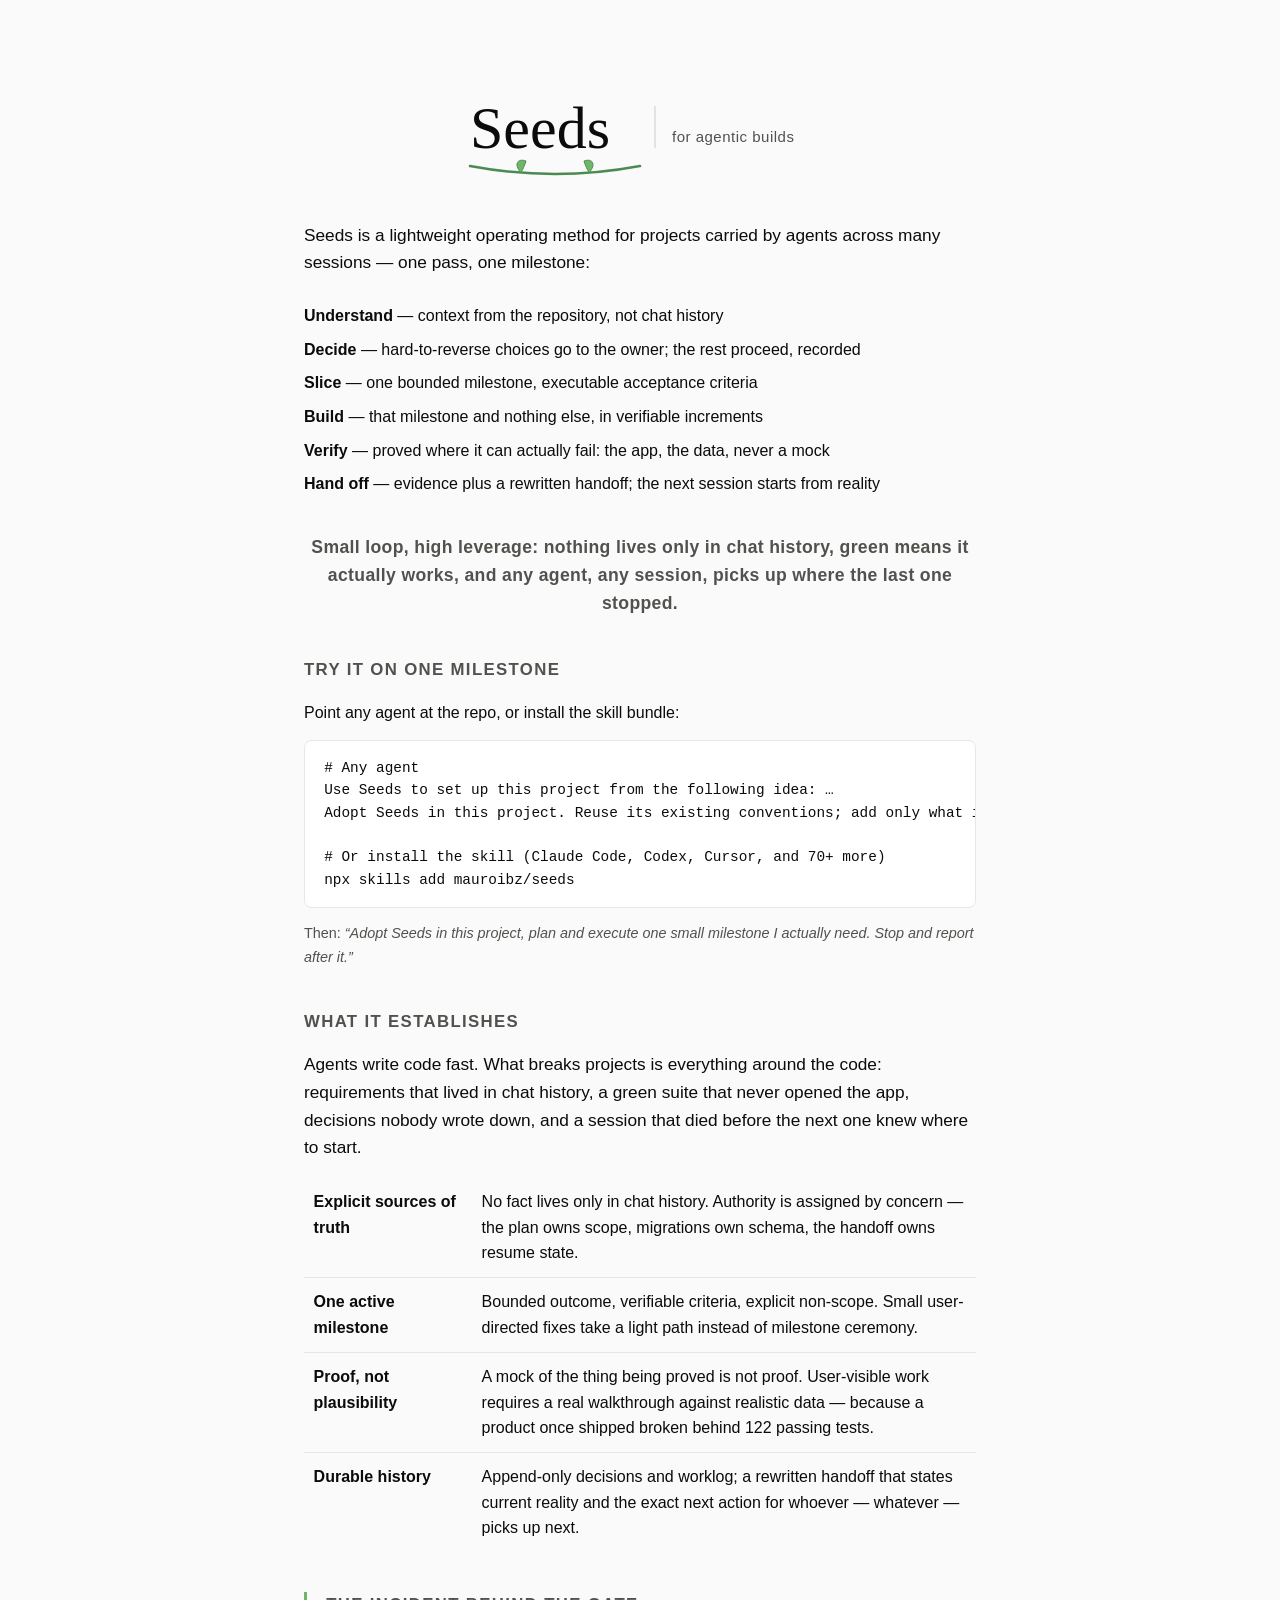
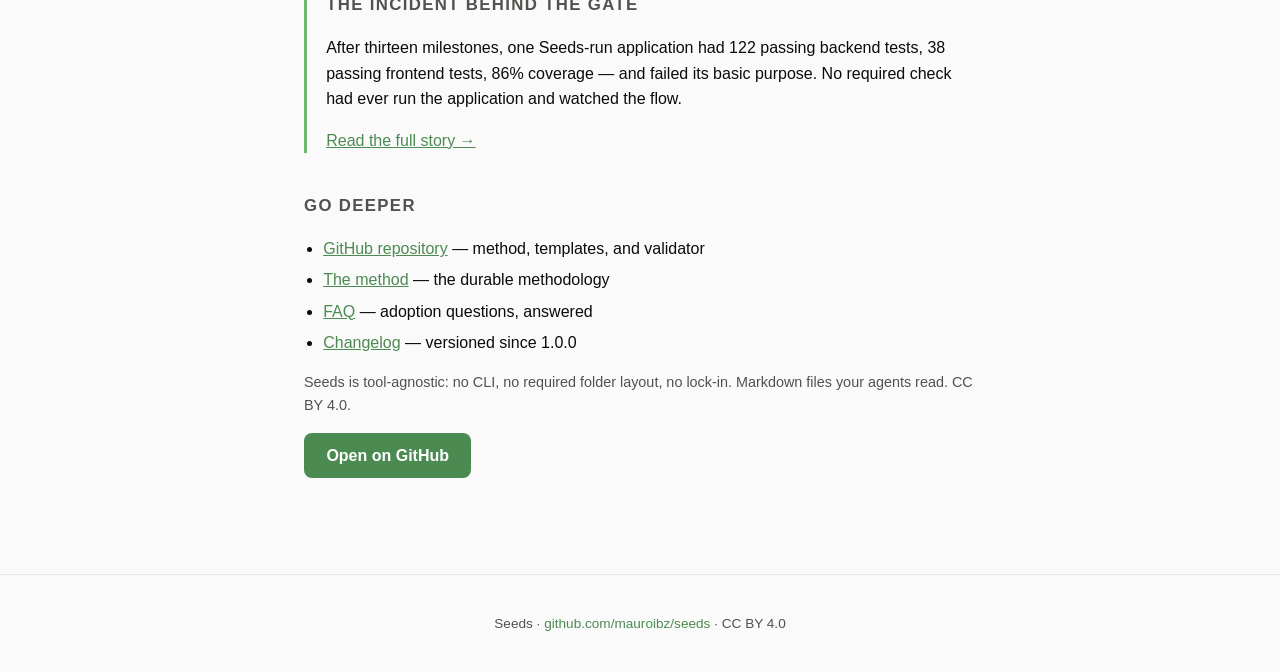
==== docs/index.html @ ddc779fe "Add paragraph on project challenges to new section Reintroduced a paragraph about project challenges" ====
<!doctype html>
<html lang="en">
<head>
<meta charset="utf-8">
<meta name="viewport" content="width=device-width, initial-scale=1">
<title>Seeds — an operating loop for agentic builds</title>
<meta name="description" content="Seeds is a lightweight operating method for projects carried by agents across many sessions: sources of truth, one active milestone, executable acceptance criteria, evidence at the layer where behavior can fail, and a clean handoff.">
<meta property="og:title" content="Seeds — for agentic builds">
<meta property="og:description" content="An operating loop for projects carried by agents across many sessions. Understand → decide → slice → build → verify → hand off.">
<meta property="og:url" content="https://tryseeds.dev/">
<meta property="og:image" content="https://mauroibz.github.io/seeds/assets/seeds-card.png">
<meta name="twitter:card" content="summary_large_image">
<link rel="icon" href="assets/favicon.svg" type="image/svg+xml">
<link rel="stylesheet" href="assets/site.css">
</head>
<body>
<main>
  <header>
    <picture>
      <source media="(prefers-color-scheme: dark)" srcset="assets/seeds-logo-tagline-dark.svg">
      <img class="logo" src="assets/seeds-logo-tagline.svg" alt="Seeds — for agentic builds" width="380" height="150">
    </picture>
  </header>

  <p class="lede">Seeds is a lightweight operating method for projects carried
  by agents across many sessions — one pass, one milestone:</p>

  <ul class="looplist">
    <li><strong>Understand</strong> — context from the repository, not chat history</li>
    <li><strong>Decide</strong> — hard-to-reverse choices go to the owner; the rest proceed, recorded</li>
    <li><strong>Slice</strong> — one bounded milestone, executable acceptance criteria</li>
    <li><strong>Build</strong> — that milestone and nothing else, in verifiable increments</li>
    <li><strong>Verify</strong> — proved where it can actually fail: the app, the data, never a mock</li>
    <li><strong>Hand off</strong> — evidence plus a rewritten handoff; the next session starts from reality</li>
  </ul>

  <p class="loop">Small loop, high leverage: nothing lives only in chat history, green
  means it actually works, and any agent, any session, picks up where the last one stopped.</p>

  <section class="install">
    <h2>Try it on one milestone</h2>
    <p>Point any agent at the repo, or install the skill bundle:</p>
<pre><code># Any agent
Use Seeds to set up this project from the following idea: …
Adopt Seeds in this project. Reuse its existing conventions; add only what is missing.

# Or install the skill (Claude Code, Codex, Cursor, and 70+ more)
npx skills add mauroibz/seeds</code></pre>
    <p class="fine">Then: <em>“Adopt Seeds in this project, plan and execute one small
    milestone I actually need. Stop and report after it.”</em></p>
  </section>

  <section>
    <h2>What it establishes</h2>
    <p class="lede">Agents write code fast. What breaks projects is everything
  around the code: requirements that lived in chat history, a green suite that
  never opened the app, decisions nobody wrote down, and a session that died
  before the next one knew where to start.</p>
    <table>
      <tr><th>Explicit sources of truth</th><td>No fact lives only in chat history. Authority is assigned by concern — the plan owns scope, migrations own schema, the handoff owns resume state.</td></tr>
      <tr><th>One active milestone</th><td>Bounded outcome, verifiable criteria, explicit non-scope. Small user-directed fixes take a light path instead of milestone ceremony.</td></tr>
      <tr><th>Proof, not plausibility</th><td>A mock of the thing being proved is not proof. User-visible work requires a real walkthrough against realistic data — because a product once shipped broken behind 122 passing tests.</td></tr>
      <tr><th>Durable history</th><td>Append-only decisions and worklog; a rewritten handoff that states current reality and the exact next action for whoever — whatever — picks up next.</td></tr>
    </table>
  </section>

  <section class="story">
    <h2>The incident behind the gate</h2>
    <p>After thirteen milestones, one Seeds-run application had 122 passing backend
    tests, 38 passing frontend tests, 86% coverage — and failed its basic purpose.
    No required check had ever run the application and watched the flow.</p>
    <p><a href="https://github.com/mauroibz/seeds/blob/master/docs/why-walkthroughs.md">Read the full story →</a></p>
  </section>

  <section class="links">
    <h2>Go deeper</h2>
    <ul>
      <li><a href="https://github.com/mauroibz/seeds">GitHub repository</a> — method, templates, and validator</li>
      <li><a href="https://github.com/mauroibz/seeds/blob/master/seeds/references/method.md">The method</a> — the durable methodology</li>
      <li><a href="https://github.com/mauroibz/seeds/blob/master/docs/faq.md">FAQ</a> — adoption questions, answered</li>
      <li><a href="https://github.com/mauroibz/seeds/blob/master/CHANGELOG.md">Changelog</a> — versioned since 1.0.0</li>
    </ul>
    <p class="fine">Seeds is tool-agnostic: no CLI, no required folder layout, no lock-in.
    Markdown files your agents read. CC BY 4.0.</p>
    <p><a class="btn" href="https://github.com/mauroibz/seeds">Open on GitHub</a></p>
  </section>
</main>
<footer>
  <p>Seeds · <a href="https://github.com/mauroibz/seeds">github.com/mauroibz/seeds</a> · CC BY 4.0</p>
</footer>
</body>
</html>
---- docs/assets/site.css ----
/* Seeds site — single static page, no JS, no build step. */

:root {
  --ink: #0b0b0b;
  --paper: #fafafa;
  --card: #ffffff;
  --muted: #52514e;
  --line: #e6e6e3;
  --green: #4b8b52;
  --green-bright: #6fb56a;
}

@media (prefers-color-scheme: dark) {
  :root {
    --ink: #fafafa;
    --paper: #101010;
    --card: #171717;
    --muted: #a3a39e;
    --line: #2a2a28;
    --green: #5aab63;
    --green-bright: #7cc576;
  }
}

* { box-sizing: border-box; }

body {
  margin: 0;
  background: var(--paper);
  color: var(--ink);
  font-family: -apple-system, BlinkMacSystemFont, "Segoe UI", Roboto, Helvetica, Arial, sans-serif;
  line-height: 1.6;
}

main {
  max-width: 720px;
  margin: 0 auto;
  padding: 3rem 1.5rem 2rem;
}

header { text-align: center; margin-bottom: 1rem; }

.logo { max-width: 100%; height: auto; }

.lede {
  font-size: 1.08rem;
  margin: 0 0 1rem;
}

.loop {
  text-align: center;
  font-size: 1.1rem;
  letter-spacing: 0.02em;
  margin: 2rem 0;
  color: var(--muted);
  font-weight: 600;
}

.looplist {
  list-style: none;
  padding-left: 0;
  margin: 1.4rem 0 2rem;
}

.looplist li { padding: 0.25rem 0; }

h2 {
  font-size: 1.05rem;
  text-transform: uppercase;
  letter-spacing: 0.08em;
  color: var(--muted);
  margin: 2.5rem 0 1rem;
}

section {
  margin-bottom: 1rem;
}

table { border-collapse: collapse; width: 100%; }
td, th { padding: 0.7rem 0.6rem; vertical-align: top; text-align: left; }
th { width: 10.5rem; font-weight: 600; }
tr + tr td, tr + tr th { border-top: 1px solid var(--line); }

pre {
  background: var(--card);
  border: 1px solid var(--line);
  border-radius: 8px;
  padding: 1rem 1.2rem;
  overflow-x: auto;
  font-size: 0.9rem;
  line-height: 1.55;
}

code { font-family: ui-monospace, "SF Mono", Menlo, Consolas, monospace; }
p code { background: var(--card); border: 1px solid var(--line); border-radius: 4px; padding: 0.05rem 0.35rem; font-size: 0.9em; }

.install p { margin: 0.6rem 0; }

.story { border-left: 3px solid var(--green-bright); padding-left: 1.2rem; }

.links ul { padding-left: 1.2rem; margin: 0.5rem 0 1rem; }
.links li { margin-bottom: 0.35rem; }

.fine { color: var(--muted); font-size: 0.9rem; }

.btn {
  display: inline-block;
  background: var(--green);
  color: #ffffff;
  padding: 0.6rem 1.4rem;
  border-radius: 8px;
  text-decoration: none;
  font-weight: 600;
  border: none;
}
.btn:hover { background: var(--green-bright); }

footer {
  border-top: 1px solid var(--line);
  margin-top: 3rem;
  padding: 1.5rem;
  text-align: center;
  color: var(--muted);
  font-size: 0.85rem;
}

footer a { color: var(--green); text-decoration: none; }

a { color: var(--green); }
a:hover { color: var(--green-bright); }

@media (max-width: 560px) {
  th { width: auto; }
  th, td { display: block; width: 100%; }
  tr { display: block; padding: 0.6rem 0; }
  tr + tr { border-top: 1px solid var(--line); }
}
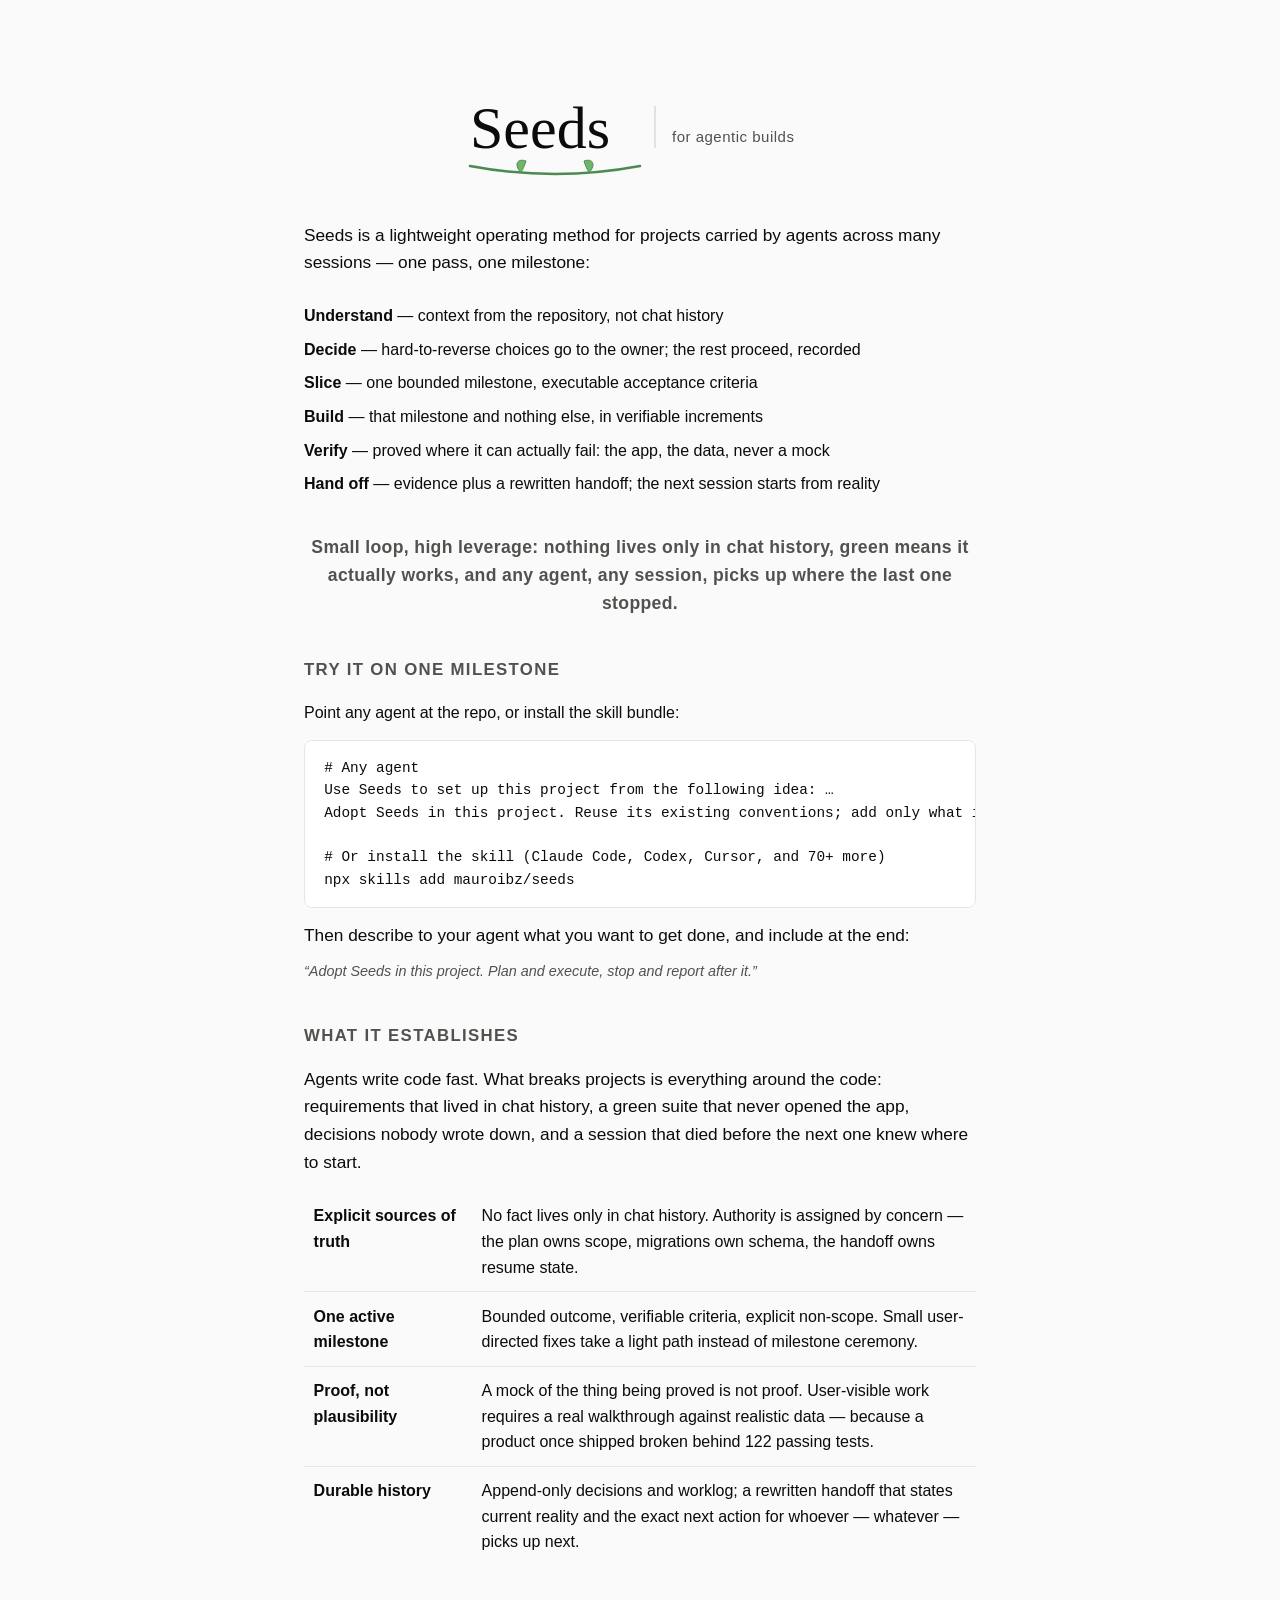
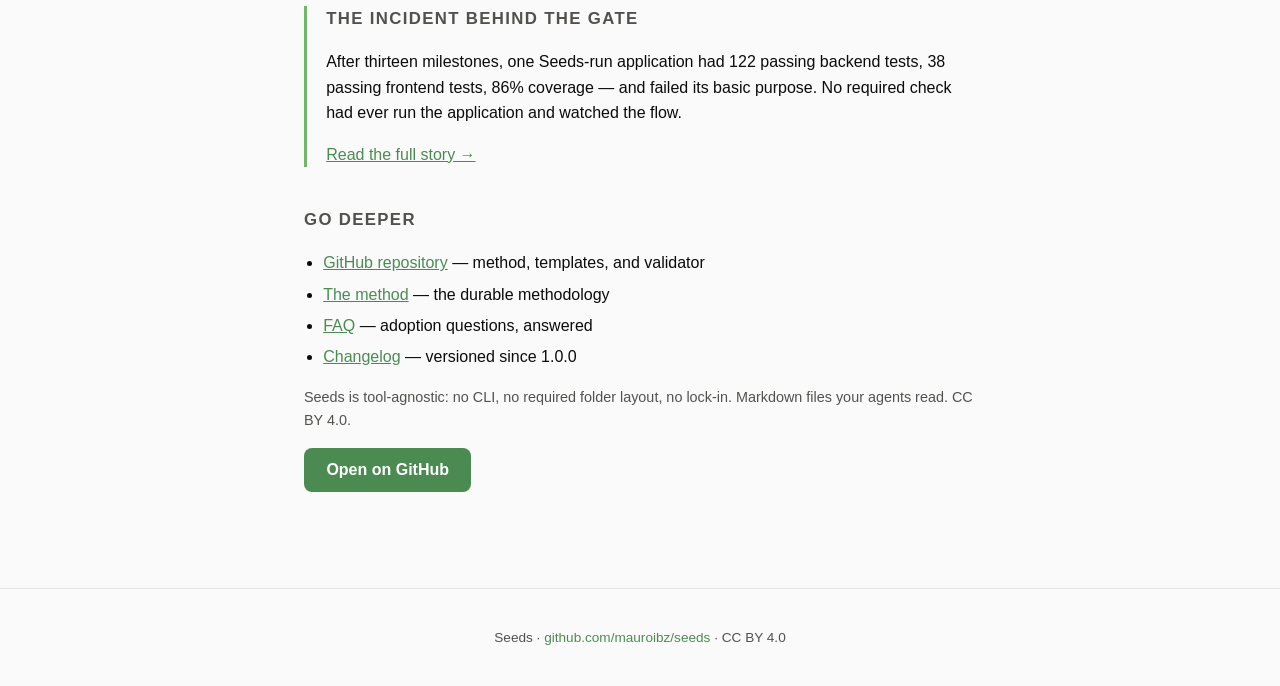
==== commit e0b9166f: "Update index.html" ====
--- a/docs/index.html
+++ b/docs/index.html
@@ -46,8 +46,8 @@
 
 # Or install the skill (Claude Code, Codex, Cursor, and 70+ more)
 npx skills add mauroibz/seeds</code></pre>
-    <p class="fine">Then: <em>“Adopt Seeds in this project, plan and execute one small
-    milestone I actually need. Stop and report after it.”</em></p>
+    <p class="lede">Then describe to your agent what you want to get done, and include at the end:</p>
+    <p class="fine"><em>“Adopt Seeds in this project. Plan and execute, stop and report after it.”</em></p>
   </section>
 
   <section>
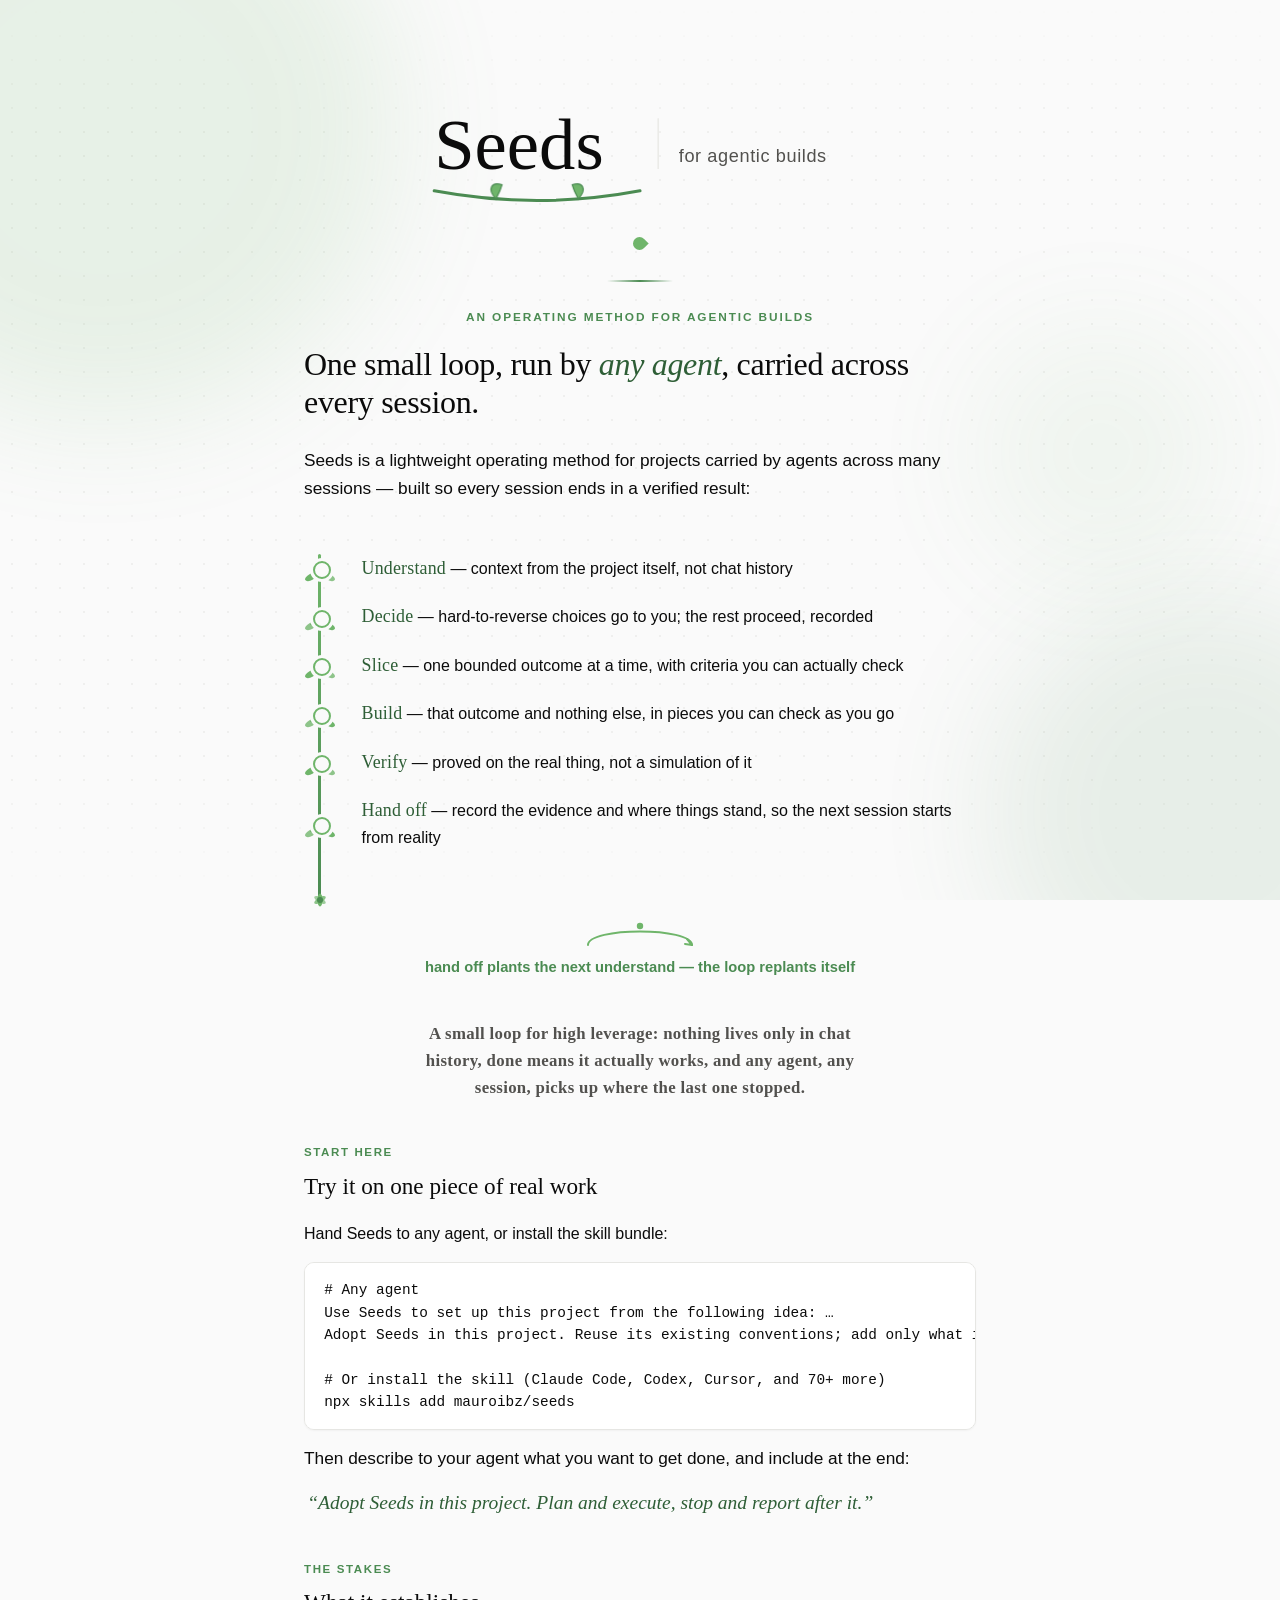
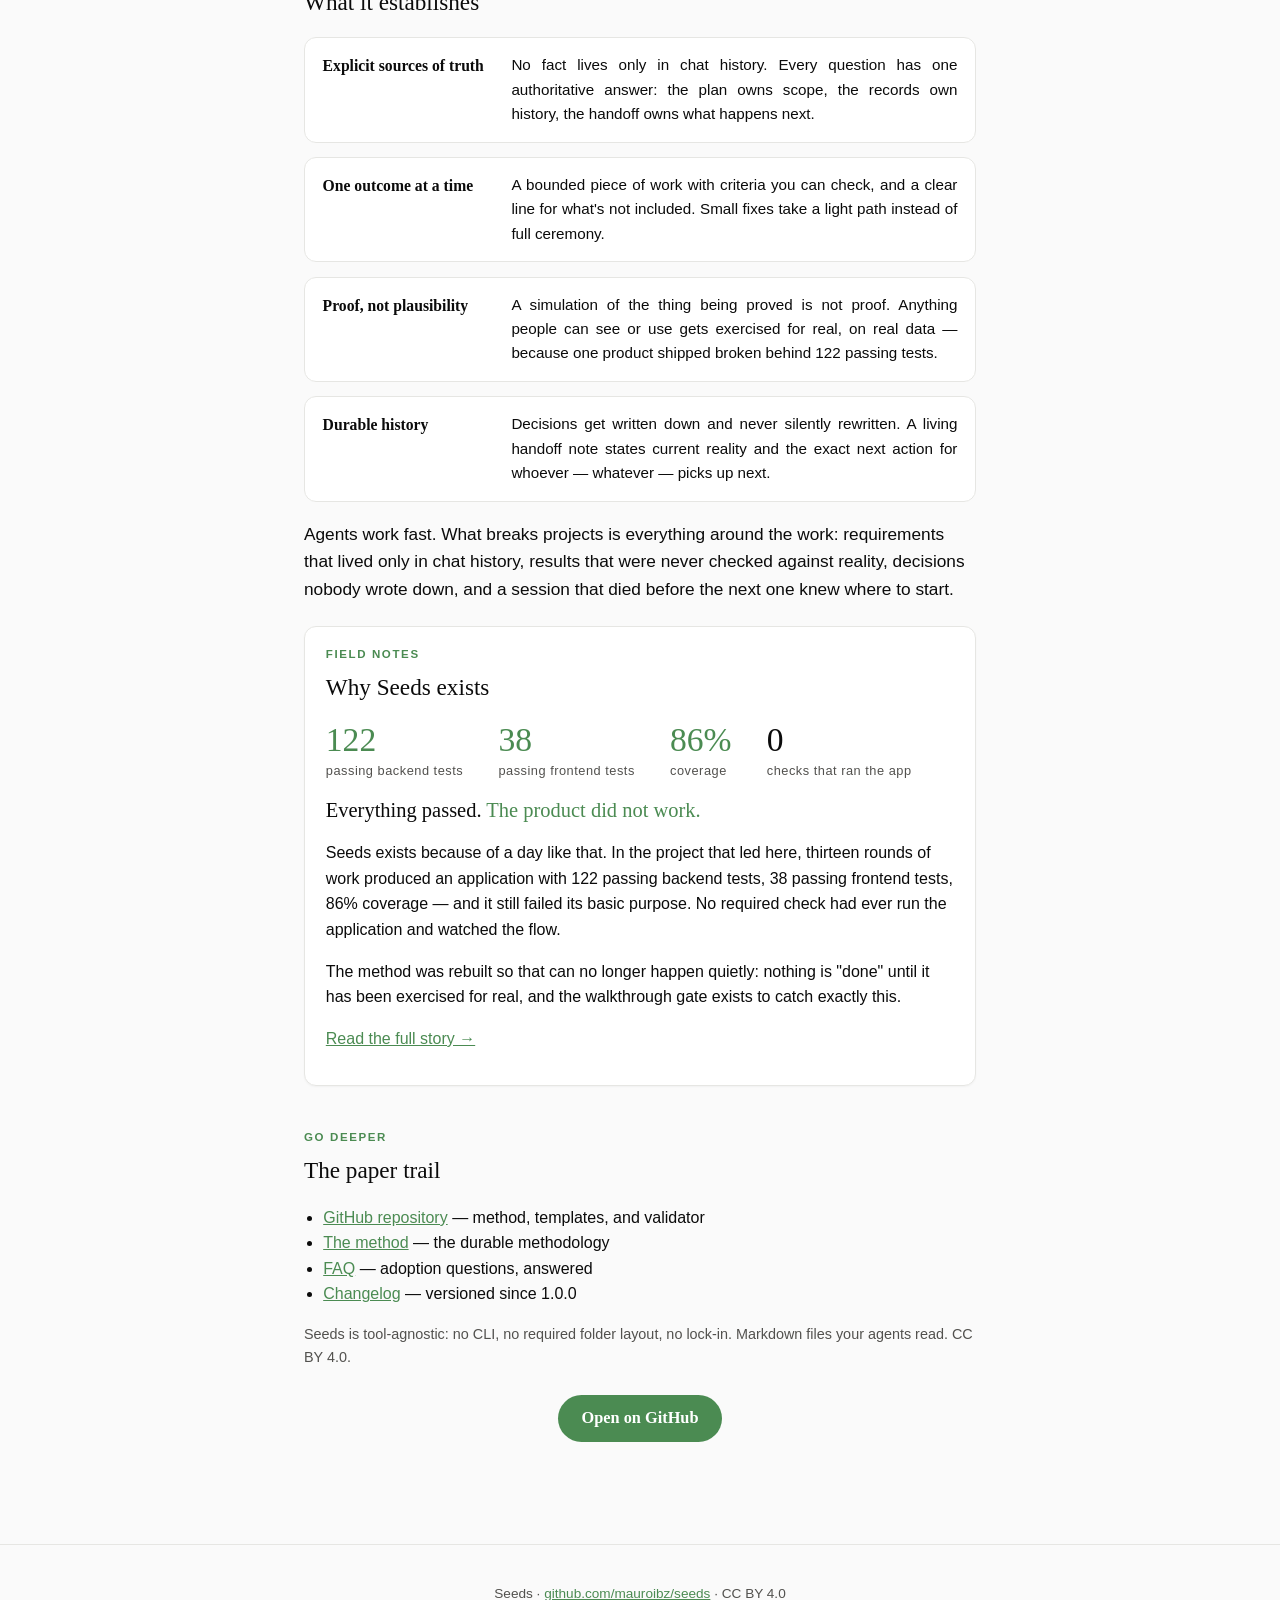
==== commit 104454e4: "Redesign site: living garden with animated vine, logo, and clarified copy" ====
--- a/docs/index.html
+++ b/docs/index.html
@@ -4,42 +4,66 @@
 <meta charset="utf-8">
 <meta name="viewport" content="width=device-width, initial-scale=1">
 <title>Seeds — an operating loop for agentic builds</title>
-<meta name="description" content="Seeds is a lightweight operating method for projects carried by agents across many sessions: sources of truth, one active milestone, executable acceptance criteria, evidence at the layer where behavior can fail, and a clean handoff.">
+<meta name="description" content="Seeds is a lightweight operating method for projects carried by agents across many sessions — built so every session ends in a verified result.">
 <meta property="og:title" content="Seeds — for agentic builds">
-<meta property="og:description" content="An operating loop for projects carried by agents across many sessions. Understand → decide → slice → build → verify → hand off.">
+<meta property="og:description" content="A small loop for high leverage: nothing lives only in chat history, done means it actually works, and any agent, any session, picks up where the last one stopped.">
 <meta property="og:url" content="https://tryseeds.dev/">
-<meta property="og:image" content="https://mauroibz.github.io/seeds/assets/seeds-card.png">
+<meta property="og:image" content="https://tryseeds.dev/assets/seeds-card.png">
 <meta name="twitter:card" content="summary_large_image">
 <link rel="icon" href="assets/favicon.svg" type="image/svg+xml">
 <link rel="stylesheet" href="assets/site.css">
 </head>
 <body>
+
+<div class="bg" aria-hidden="true"><div class="soil"></div><div class="blob b1"></div><div class="blob b2"></div><div class="blob b3"></div></div>
+<div class="leaves" aria-hidden="true"><div class="leaf"><i></i></div><div class="leaf"><i></i></div><div class="leaf"><i></i></div><div class="leaf"><i></i></div><div class="leaf"><i></i></div><div class="leaf"><i></i></div></div>
 <main>
   <header>
-    <picture>
-      <source media="(prefers-color-scheme: dark)" srcset="assets/seeds-logo-tagline-dark.svg">
-      <img class="logo" src="assets/seeds-logo-tagline.svg" alt="Seeds — for agentic builds" width="380" height="150">
-    </picture>
+    <svg class="logo" viewBox="0 0 380 150" role="img" aria-label="Seeds — for agentic builds">
+      <text class="wordmark" x="20" y="100">Seeds</text>
+      <path class="logovine" d="M20,118 Q105,134 190,118" fill="none" stroke-width="2.5" stroke-linecap="round"/>
+      <path class="logoleaf left"  d="M71,124.7 C63,116 68,110 76,113 C74,120 71,124 71,124.7 Z" stroke-width="1"/>
+      <path class="logoleaf right" d="M139,124.7 C147,116 142,110 134,113 C136,120 139,124 139,124.7 Z" stroke-width="1"/>
+      <line class="logodiv" x1="205" y1="58" x2="205" y2="100" stroke-width="1"/>
+      <text class="tagline" x="222" y="94" letter-spacing="0.5">for agentic builds</text>
+    </svg>
+    <div class="dropzone"><span class="drop" aria-hidden="true"></span></div>
+    <span class="soilmark" aria-hidden="true"></span>
   </header>
 
-  <p class="lede">Seeds is a lightweight operating method for projects carried
-  by agents across many sessions — one pass, one milestone:</p>
+  <p class="overline">An operating method for agentic builds</p>
+  <h1 class="display">One small loop, run by <em>any agent</em>, carried across every session.</h1>
 
-  <ul class="looplist">
-    <li><strong>Understand</strong> — context from the repository, not chat history</li>
-    <li><strong>Decide</strong> — hard-to-reverse choices go to the owner; the rest proceed, recorded</li>
-    <li><strong>Slice</strong> — one bounded milestone, executable acceptance criteria</li>
-    <li><strong>Build</strong> — that milestone and nothing else, in verifiable increments</li>
-    <li><strong>Verify</strong> — proved where it can actually fail: the app, the data, never a mock</li>
-    <li><strong>Hand off</strong> — evidence plus a rewritten handoff; the next session starts from reality</li>
+  <p class="lede">Seeds is a lightweight operating method for projects carried by agents across many sessions — built so every session ends in a verified result:</p>
+
+  <div class="vinescene" id="vine">
+  <span class="stem" aria-hidden="true"></span>
+  <ul class="vine">
+    <li><i class="sprout" aria-hidden="true"><svg width="32" height="24" viewBox="0 0 32 24"><path d="M16 5 C 13 9, 10 11, 7 12.5" style="stroke: var(--green); fill: none; stroke-width: 1.6; stroke-linecap: round;"/><path d="M16 5 C 19 9, 22 11, 25 12.5" style="stroke: var(--green); fill: none; stroke-width: 1.6; stroke-linecap: round;"/><ellipse cx="7" cy="14" rx="6.5" ry="3.2" transform="rotate(-28 7 14)" style="fill: var(--green-bright);"/><ellipse cx="25" cy="14" rx="6.5" ry="3.2" transform="rotate(28 25 14)" style="fill: var(--green-bright); opacity: .78;"/></svg></i><strong>Understand</strong> — context from the project itself, not chat history</li>
+    <li><i class="sprout" aria-hidden="true"><svg width="32" height="24" viewBox="0 0 32 24"><path d="M16 5 C 13 9, 10 11, 7 12.5" style="stroke: var(--green); fill: none; stroke-width: 1.6; stroke-linecap: round;"/><path d="M16 5 C 19 9, 22 11, 25 12.5" style="stroke: var(--green); fill: none; stroke-width: 1.6; stroke-linecap: round;"/><ellipse cx="7" cy="14" rx="6.5" ry="3.2" transform="rotate(-28 7 14)" style="fill: var(--green-bright); opacity: .78;"/><ellipse cx="25" cy="14" rx="6.5" ry="3.2" transform="rotate(28 25 14)" style="fill: var(--green-bright);"/></svg></i><strong>Decide</strong> — hard-to-reverse choices go to you; the rest proceed, recorded</li>
+    <li><i class="sprout" aria-hidden="true"><svg width="32" height="24" viewBox="0 0 32 24"><path d="M16 5 C 13 9, 10 11, 7 12.5" style="stroke: var(--green); fill: none; stroke-width: 1.6; stroke-linecap: round;"/><path d="M16 5 C 19 9, 22 11, 25 12.5" style="stroke: var(--green); fill: none; stroke-width: 1.6; stroke-linecap: round;"/><ellipse cx="7" cy="14" rx="6.5" ry="3.2" transform="rotate(-28 7 14)" style="fill: var(--green-bright);"/><ellipse cx="25" cy="14" rx="6.5" ry="3.2" transform="rotate(28 25 14)" style="fill: var(--green-bright); opacity: .78;"/></svg></i><strong>Slice</strong> — one bounded outcome at a time, with criteria you can actually check</li>
+    <li><i class="sprout" aria-hidden="true"><svg width="32" height="24" viewBox="0 0 32 24"><path d="M16 5 C 13 9, 10 11, 7 12.5" style="stroke: var(--green); fill: none; stroke-width: 1.6; stroke-linecap: round;"/><path d="M16 5 C 19 9, 22 11, 25 12.5" style="stroke: var(--green); fill: none; stroke-width: 1.6; stroke-linecap: round;"/><ellipse cx="7" cy="14" rx="6.5" ry="3.2" transform="rotate(-28 7 14)" style="fill: var(--green-bright); opacity: .78;"/><ellipse cx="25" cy="14" rx="6.5" ry="3.2" transform="rotate(28 25 14)" style="fill: var(--green-bright);"/></svg></i><strong>Build</strong> — that outcome and nothing else, in pieces you can check as you go</li>
+    <li><i class="sprout" aria-hidden="true"><svg width="32" height="24" viewBox="0 0 32 24"><path d="M16 5 C 13 9, 10 11, 7 12.5" style="stroke: var(--green); fill: none; stroke-width: 1.6; stroke-linecap: round;"/><path d="M16 5 C 19 9, 22 11, 25 12.5" style="stroke: var(--green); fill: none; stroke-width: 1.6; stroke-linecap: round;"/><ellipse cx="7" cy="14" rx="6.5" ry="3.2" transform="rotate(-28 7 14)" style="fill: var(--green-bright);"/><ellipse cx="25" cy="14" rx="6.5" ry="3.2" transform="rotate(28 25 14)" style="fill: var(--green-bright); opacity: .78;"/></svg></i><strong>Verify</strong> — proved on the real thing, not a simulation of it</li>
+    <li><i class="sprout" aria-hidden="true"><svg width="32" height="24" viewBox="0 0 32 24"><path d="M16 5 C 13 9, 10 11, 7 12.5" style="stroke: var(--green); fill: none; stroke-width: 1.6; stroke-linecap: round;"/><path d="M16 5 C 19 9, 22 11, 25 12.5" style="stroke: var(--green); fill: none; stroke-width: 1.6; stroke-linecap: round;"/><ellipse cx="7" cy="14" rx="6.5" ry="3.2" transform="rotate(-28 7 14)" style="fill: var(--green-bright); opacity: .78;"/><ellipse cx="25" cy="14" rx="6.5" ry="3.2" transform="rotate(28 25 14)" style="fill: var(--green-bright);"/></svg></i><strong>Hand off</strong> — record the evidence and where things stand, so the next session starts from reality</li>
+
   </ul>
+  <span class="bud" aria-hidden="true"><svg width="26" height="26" viewBox="0 0 26 26"><g transform="translate(13,13)"><ellipse rx="2.6" ry="6.5" style="fill: var(--green-bright);"/><ellipse rx="2.6" ry="6.5" transform="rotate(60)" style="fill: var(--green-bright); opacity: .8;"/><ellipse rx="2.6" ry="6.5" transform="rotate(120)" style="fill: var(--green-bright); opacity: .65;"/><circle r="3" style="fill: var(--green);"/></g></svg></span>
+  </div>
 
-  <p class="loop">Small loop, high leverage: nothing lives only in chat history, green
-  means it actually works, and any agent, any session, picks up where the last one stopped.</p>
+  <p class="loopclose">
+    <svg width="120" height="34" viewBox="0 0 120 34" fill="none" aria-hidden="true">
+      <path class="arc" d="M8 26 C 8 8, 112 8, 112 26" style="stroke: var(--green-bright); stroke-width: 2; stroke-linecap: round;"/>
+      <path d="M112 26 l -5 -6 m 5 6 l -7 -1" style="stroke: var(--green-bright); stroke-width: 2; stroke-linecap: round; stroke-linejoin: round; fill: none;"/>
+      <circle class="seed" cx="60" cy="7" r="3.2" style="fill: var(--green-bright);"/>
+    </svg>
+    hand off plants the next understand — the loop replants itself
+  </p>
 
-  <section class="install">
-    <h2>Try it on one milestone</h2>
-    <p>Point any agent at the repo, or install the skill bundle:</p>
+  <p class="loop">A small loop for high leverage: nothing lives only in chat history, done means it actually works, and any agent, any session, picks up where the last one stopped.</p>
+
+  <section class="install fade">
+    <h2><span class="kicker">Start here</span>Try it on one piece of real work</h2>
+    <p>Hand Seeds to any agent, or install the skill bundle:</p>
 <pre><code># Any agent
 Use Seeds to set up this project from the following idea: …
 Adopt Seeds in this project. Reuse its existing conventions; add only what is missing.
@@ -47,46 +71,69 @@
 # Or install the skill (Claude Code, Codex, Cursor, and 70+ more)
 npx skills add mauroibz/seeds</code></pre>
     <p class="lede">Then describe to your agent what you want to get done, and include at the end:</p>
-    <p class="fine"><em>“Adopt Seeds in this project. Plan and execute, stop and report after it.”</em></p>
+    <p class="cta"><em>“Adopt Seeds in this project. Plan and execute, stop and report after it.”</em></p>
   </section>
 
-  <section>
-    <h2>What it establishes</h2>
-    <p class="lede">Agents write code fast. What breaks projects is everything
-  around the code: requirements that lived in chat history, a green suite that
-  never opened the app, decisions nobody wrote down, and a session that died
-  before the next one knew where to start.</p>
-    <table>
-      <tr><th>Explicit sources of truth</th><td>No fact lives only in chat history. Authority is assigned by concern — the plan owns scope, migrations own schema, the handoff owns resume state.</td></tr>
-      <tr><th>One active milestone</th><td>Bounded outcome, verifiable criteria, explicit non-scope. Small user-directed fixes take a light path instead of milestone ceremony.</td></tr>
-      <tr><th>Proof, not plausibility</th><td>A mock of the thing being proved is not proof. User-visible work requires a real walkthrough against realistic data — because a product once shipped broken behind 122 passing tests.</td></tr>
-      <tr><th>Durable history</th><td>Append-only decisions and worklog; a rewritten handoff that states current reality and the exact next action for whoever — whatever — picks up next.</td></tr>
-    </table>
+  <section class="fade">
+    <h2><span class="kicker">The stakes</span>What it establishes</h2>
+    <div class="establish">
+      <div class="row"><h3>Explicit sources of truth</h3><p>No fact lives only in chat history. Every question has one authoritative answer: the plan owns scope, the records own history, the handoff owns what happens next.</p></div>
+      <div class="row"><h3>One outcome at a time</h3><p>A bounded piece of work with criteria you can check, and a clear line for what's not included. Small fixes take a light path instead of full ceremony.</p></div>
+      <div class="row"><h3>Proof, not plausibility</h3><p>A simulation of the thing being proved is not proof. Anything people can see or use gets exercised for real, on real data — because one product shipped broken behind 122 passing tests.</p></div>
+      <div class="row"><h3>Durable history</h3><p>Decisions get written down and never silently rewritten. A living handoff note states current reality and the exact next action for whoever — whatever — picks up next.</p></div>
+    </div>
+    <p class="lede stakes-lede">Agents work fast. What breaks projects is everything around the work: requirements that lived only in chat history, results that were never checked against reality, decisions nobody wrote down, and a session that died before the next one knew where to start.</p>
   </section>
 
-  <section class="story">
-    <h2>The incident behind the gate</h2>
-    <p>After thirteen milestones, one Seeds-run application had 122 passing backend
-    tests, 38 passing frontend tests, 86% coverage — and failed its basic purpose.
-    No required check had ever run the application and watched the flow.</p>
+  <section class="story card fade">
+    <h2 class="cardtitle"><span class="kicker">Field notes</span>Why Seeds exists</h2>
+    <div class="stats" aria-hidden="false">
+      <div class="stat"><b>122</b><span>passing backend tests</span></div>
+      <div class="stat"><b>38</b><span>passing frontend tests</span></div>
+      <div class="stat"><b>86%</b><span>coverage</span></div>
+      <div class="stat zero"><b>0</b><span>checks that ran the app</span></div>
+    </div>
+    <p class="pull">Everything passed. <em>The product did not work.</em></p>
+    <p>Seeds exists because of a day like that. In the project that led here, thirteen rounds of work produced an application with 122 passing backend tests, 38 passing frontend tests, 86% coverage — and it still failed its basic purpose. No required check had ever run the application and watched the flow.</p>
+    <p>The method was rebuilt so that can no longer happen quietly: nothing is "done" until it has been exercised for real, and the walkthrough gate exists to catch exactly this.</p>
     <p><a href="https://github.com/mauroibz/seeds/blob/master/docs/why-walkthroughs.md">Read the full story →</a></p>
   </section>
 
-  <section class="links">
-    <h2>Go deeper</h2>
+  <section class="links fade">
+    <h2><span class="kicker">Go deeper</span>The paper trail</h2>
     <ul>
       <li><a href="https://github.com/mauroibz/seeds">GitHub repository</a> — method, templates, and validator</li>
       <li><a href="https://github.com/mauroibz/seeds/blob/master/seeds/references/method.md">The method</a> — the durable methodology</li>
       <li><a href="https://github.com/mauroibz/seeds/blob/master/docs/faq.md">FAQ</a> — adoption questions, answered</li>
       <li><a href="https://github.com/mauroibz/seeds/blob/master/CHANGELOG.md">Changelog</a> — versioned since 1.0.0</li>
     </ul>
-    <p class="fine">Seeds is tool-agnostic: no CLI, no required folder layout, no lock-in.
-    Markdown files your agents read. CC BY 4.0.</p>
-    <p><a class="btn" href="https://github.com/mauroibz/seeds">Open on GitHub</a></p>
+    <p class="fine">Seeds is tool-agnostic: no CLI, no required folder layout, no lock-in. Markdown files your agents read. CC BY 4.0.</p>
+    <p class="btnrow"><a class="btn" href="https://github.com/mauroibz/seeds">Open on GitHub</a></p>
   </section>
 </main>
-<footer>
-  <p>Seeds · <a href="https://github.com/mauroibz/seeds">github.com/mauroibz/seeds</a> · CC BY 4.0</p>
-</footer>
+<footer><p>Seeds · <a href="https://github.com/mauroibz/seeds">github.com/mauroibz/seeds</a> · CC BY 4.0</p></footer>
+<script>
+(() => {
+  const reduced = matchMedia('(prefers-reduced-motion: reduce)').matches;
+  document.body.classList.add('loaded');
+  const vine = document.getElementById('vine');
+  const io = new IntersectionObserver(es => es.forEach(e => { if (e.isIntersecting) { e.target.classList.add('in'); io.unobserve(e.target); } }), { threshold: .12 });
+  document.querySelectorAll('.fade').forEach(el => io.observe(el));
+  const grow = new IntersectionObserver(es => es.forEach(e => { if (e.isIntersecting) { vine.classList.add('grown'); grow.disconnect(); } }), { threshold: .3 });
+  if (!reduced) grow.observe(vine); else vine.classList.add('grown');
+})();
+</script>
+
+<script>
+(() => {
+  const reduced = matchMedia('(prefers-reduced-motion: reduce)').matches;
+  document.body.classList.add('loaded');
+  const vine = document.getElementById('vine');
+  const io = new IntersectionObserver(es => es.forEach(e => { if (e.isIntersecting) { e.target.classList.add('in'); io.unobserve(e.target); } }), { threshold: .12 });
+  document.querySelectorAll('.fade').forEach(el => io.observe(el));
+  const grow = new IntersectionObserver(es => es.forEach(e => { if (e.isIntersecting) { vine.classList.add('grown'); grow.disconnect(); } }), { threshold: .3 });
+  if (!reduced) grow.observe(vine); else vine.classList.add('grown');
+})();
+</script>
 </body>
 </html>
--- a/docs/assets/site.css
+++ b/docs/assets/site.css
@@ -1,137 +1,172 @@
-/* Seeds site — single static page, no JS, no build step. */
+:root {
+  --ink: #0b0b0b; --paper: #fafafa; --card: #ffffff;
+  --muted: #52514e; --line: #e6e6e3;
+  --green: #4b8b52; --green-bright: #6fb56a; --green-deep: #2e5e36;
+  --display: Georgia, "Times New Roman", serif;
+}
+@media (prefers-color-scheme: dark) {
+  :root { --ink: #fafafa; --paper: #101010; --card: #171717; --muted: #a3a39e; --line: #2a2a28; --green: #5aab63; --green-bright: #7cc576; --green-deep: #7cc576; }
+}
+* { box-sizing: border-box; }
+body {
+  margin: 0; background: var(--paper); color: var(--ink); line-height: 1.6;
+  font-family: -apple-system, BlinkMacSystemFont, "Segoe UI", Roboto, Helvetica, Arial, sans-serif;
+  overflow-x: hidden;
+}
+main { max-width: 720px; margin: 0 auto; padding: 3rem 1.5rem 2rem; position: relative; z-index: 1; }
 
-:root {
-  --ink: #0b0b0b;
-  --paper: #fafafa;
-  --card: #ffffff;
-  --muted: #52514e;
-  --line: #e6e6e3;
-  --green: #4b8b52;
-  --green-bright: #6fb56a;
+/* living background: drifting washes + dot soil + falling leaves */
+.bg { position: fixed; inset: 0; z-index: 0; pointer-events: none; overflow: hidden; }
+.blob { position: absolute; border-radius: 50%; filter: blur(60px); opacity: .13; background: var(--green-bright); }
+.b1 { width: 46vmax; height: 46vmax; top: -13vmax; left: -15vmax; animation: drift1 70s ease-in-out infinite alternate; }
+.b2 { width: 34vmax; height: 34vmax; bottom: -10vmax; right: -11vmax; background: var(--green); opacity: .10; animation: drift2 90s ease-in-out infinite alternate; }
+.b3 { width: 20vmax; height: 20vmax; top: 36%; right: 4%; opacity: .07; animation: drift1 110s ease-in-out infinite alternate-reverse; }
+@keyframes drift1 { to { transform: translate(6vmax, 5vmax) scale(1.12); } }
+@keyframes drift2 { to { transform: translate(-5vmax, -6vmax) scale(.92); } }
+.soil { position: absolute; inset: 0; background-image: radial-gradient(var(--line) 1.1px, transparent 1.5px); background-size: 24px 24px; opacity: .55; mask-image: linear-gradient(180deg, transparent, #000 15%, #000 85%, transparent); -webkit-mask-image: linear-gradient(180deg, transparent, #000 15%, #000 85%, transparent); }
+
+.leaves { position: fixed; inset: 0; z-index: 0; pointer-events: none; overflow: hidden; }
+.leaf { position: absolute; top: -8vh; animation: fall linear infinite; }
+.leaf i { display: block; width: 100%; height: 100%; background: var(--green-bright); border-radius: 0 70% 70% 70%; opacity: .45; animation: sway 3.2s ease-in-out infinite alternate; }
+.leaf:nth-child(1) { left: 4%;  --d: 21s; --s: 11px; }
+.leaf:nth-child(2) { left: 19%; --d: 29s; --s: 8px;  animation-delay: -7s; }
+.leaf:nth-child(3) { left: 40%; --d: 25s; --s: 14px; animation-delay: -15s; }
+.leaf:nth-child(4) { left: 62%; --d: 33s; --s: 9px;  animation-delay: -3s; }
+.leaf:nth-child(5) { left: 77%; --d: 23s; --s: 12px; animation-delay: -11s; }
+.leaf:nth-child(6) { left: 92%; --d: 27s; --s: 7px;  animation-delay: -19s; }
+.leaf { width: var(--s); height: var(--s); animation-duration: var(--d); }
+@keyframes fall { to { transform: translateY(114vh); } }
+@keyframes sway { from { transform: rotate(35deg) translateX(-13px); } to { transform: rotate(72deg) translateX(13px); } }
+
+/* header: logo + falling seed drop */
+header { text-align: center; margin-bottom: 1.6rem; }
+.logo { width: 100%; max-width: 460px; height: auto; overflow: visible; }
+.logo .wordmark { font-family: var(--display); font-size: 60px; font-weight: 400; fill: var(--ink); }
+.logo .tagline { font-family: -apple-system, BlinkMacSystemFont, "Segoe UI", Roboto, sans-serif; font-size: 15px; fill: var(--muted); }
+.logo .logovine { stroke: var(--green); stroke-dasharray: 176; stroke-dashoffset: 176; }
+.logo .logoleaf { fill: var(--green-bright); stroke: var(--green); transform-origin: 71px 124px; transform: scale(0); }
+.logo .logoleaf.right { transform-origin: 139px 124px; }
+.logo .logodiv { stroke: var(--line); }
+body.loaded .logo .logovine { animation: draw 1.1s .2s cubic-bezier(.3,.6,.3,1) forwards; }
+body.loaded .logo .logoleaf { animation: leafpop .55s 1.15s cubic-bezier(.2,.85,.3,1.25) forwards; }
+body.loaded .logo .logoleaf.left { animation: leafpop .55s 1.3s cubic-bezier(.2,.85,.3,1.25) forwards; }
+.logo .wordmark, .logo .tagline, .logo .logodiv { opacity: 0; transition: opacity .9s .1s ease; }
+body.loaded .logo .wordmark, body.loaded .logo .tagline, body.loaded .logo .logodiv { opacity: 1; }
+@keyframes leafpop { to { transform: scale(1); } }
+@keyframes leafsway { 0%,100% { transform: rotate(-4deg); } 50% { transform: rotate(4deg); } }
+body.loaded .logo .logoleaf.right { animation: leafpop .55s 1.3s cubic-bezier(.2,.85,.3,1.25) forwards, leafsway 4.5s 2.2s ease-in-out infinite; }
+body.loaded .logo .logoleaf.left { animation: leafpop .55s 1.15s cubic-bezier(.2,.85,.3,1.25) forwards, leafsway 4.5s 2.6s ease-in-out infinite reverse; }
+header .dropzone { position: relative; height: 2.6rem; }
+header .drop { position: absolute; left: 50%; top: 0; margin-left: -7px; width: 13px; height: 13px; border-radius: 50% 0 50% 50%; background: var(--green-bright); transform: rotate(45deg); animation: drop 3.8s cubic-bezier(.55,0,.85,.5) infinite; }
+@keyframes drop { 0%,72% { transform: translateY(0) rotate(45deg); opacity: 0; } 80% { opacity: .9; } 100% { transform: translateY(38px) rotate(45deg); opacity: 0; } }
+header .soilmark { display: block; margin: .1rem auto 0; width: 66px; height: 2px; border-radius: 2px; background: linear-gradient(90deg, transparent, var(--green), transparent); }
+
+.overline { text-align: center; font-size: .74rem; text-transform: uppercase; letter-spacing: .16em; color: var(--green); font-weight: 700; margin: 1.4rem 0 .6rem; }
+.lede { font-size: 1.08rem; margin: 0 0 1rem; }
+h1.display { font-family: var(--display); font-weight: 400; font-size: 2rem; line-height: 1.18; margin: 1.2rem 0 1.6rem; letter-spacing: -.01em; }
+h1.display em { font-style: italic; color: var(--green-deep); }
+
+/* the loop as a growing vine: bead stem + sprouting leaf pairs + terminal bloom */
+.vinescene { position: relative; margin: 2.6rem 0 0; padding: 0 0 52px 0; }
+.vine { list-style: none; margin: 0; padding: 0; }
+.vinescene .stem {
+  position: absolute; left: 14px; top: 10px; bottom: 16px; width: 2.5px; border-radius: 3px;
+  background: linear-gradient(180deg, var(--green-bright), var(--green));
+  transform: scaleY(0); transform-origin: top;
+  transition: transform 1.7s cubic-bezier(.3,.6,.3,1);
 }
+.vinescene.grown .stem { transform: scaleY(1); }
 
-@media (prefers-color-scheme: dark) {
-  :root {
-    --ink: #fafafa;
-    --paper: #101010;
-    --card: #171717;
-    --muted: #a3a39e;
-    --line: #2a2a28;
-    --green: #5aab63;
-    --green-bright: #7cc576;
-  }
+.vine li { position: relative; padding: .62rem 0 .62rem 3.6rem; opacity: 0; transform: translateY(8px); transition: opacity .55s ease, transform .55s ease, background .3s ease; }
+.vine li::before {
+  content: ""; position: absolute; left: 8.5px; top: 50%; margin-top: -7px;
+  width: 14px; height: 14px; border-radius: 50%;
+  background: var(--paper); border: 2.5px solid var(--green-bright);
+  box-shadow: 0 0 0 3px var(--paper); z-index: 1;
+  transition: background .3s ease;
 }
+.vine li:hover { background: rgb(111 181 106 / .07); }
+.vine li:hover::before { background: var(--green-bright); }
 
-* { box-sizing: border-box; }
+.vine .sprout { position: absolute; left: -.5px; top: 50%; margin-top: -5px; width: 32px; height: 24px; z-index: 0; transform: scale(0); transform-origin: 16px 5px; transition: transform .55s cubic-bezier(.2,.85,.3,1.3); }
+.vine .sprout svg { display: block; }
 
-body {
-  margin: 0;
-  background: var(--paper);
-  color: var(--ink);
-  font-family: -apple-system, BlinkMacSystemFont, "Segoe UI", Roboto, Helvetica, Arial, sans-serif;
-  line-height: 1.6;
+.vinescene.grown li { opacity: 1; transform: none; }
+.vinescene.grown li .sprout { transform: scale(1); }
+.vinescene.grown li:nth-child(1) { transition-delay: .10s; } .vinescene.grown li:nth-child(1) .sprout { transition-delay: .30s; }
+.vinescene.grown li:nth-child(2) { transition-delay: .28s; } .vinescene.grown li:nth-child(2) .sprout { transition-delay: .48s; }
+.vinescene.grown li:nth-child(3) { transition-delay: .46s; } .vinescene.grown li:nth-child(3) .sprout { transition-delay: .66s; }
+.vinescene.grown li:nth-child(4) { transition-delay: .64s; } .vinescene.grown li:nth-child(4) .sprout { transition-delay: .84s; }
+.vinescene.grown li:nth-child(5) { transition-delay: .82s; } .vinescene.grown li:nth-child(5) .sprout { transition-delay: 1.02s; }
+.vinescene.grown li:nth-child(6) { transition-delay: 1s; }  .vinescene.grown li:nth-child(6) .sprout { transition-delay: 1.2s; }
+
+.vine li strong { color: var(--green-deep); font-family: var(--display); font-weight: 400; font-size: 1.12rem; letter-spacing: .01em; }
+
+/* terminal bloom */
+.bud { position: absolute; left: 15.5px; bottom: 0; width: 26px; height: 26px; margin-left: -13px; opacity: 0; transform: scale(.3); transform-origin: 50% 50%; transition: opacity .5s 1.5s ease, transform .7s 1.5s cubic-bezier(.2,.85,.3,1.25); }
+.vinescene.grown .bud { opacity: 1; transform: scale(1); animation: bloom 3.2s 2.4s ease-in-out infinite; }
+@keyframes bloom { 0%,100% { transform: scale(1); } 50% { transform: scale(1.14); } }
+
+/* closing arc: hand off plants the next understand */
+.loopclose { text-align: center; margin: .4rem 0 2.6rem; color: var(--green); font-size: .92rem; font-weight: 600; }
+.loopclose svg { display: block; margin: 0 auto .2rem; }
+.loopclose .arc { stroke-dasharray: 200; stroke-dashoffset: 200; }
+.vinescene.grown ~ .loopclose .arc { animation: draw 1.4s 1.9s ease forwards; }
+@keyframes draw { to { stroke-dashoffset: 0; } }
+.loopclose .seed { transform-origin: 60px 7px; animation: pulse 2.6s 2.1s ease-in-out infinite; }
+@keyframes pulse { 0%,100% { opacity: .5; } 50% { opacity: 1; } }
+
+.loop { text-align: center; font-size: 1.05rem; letter-spacing: .02em; margin: 2rem auto 2.4rem; color: var(--muted); font-weight: 600; max-width: 56ch; font-family: var(--display); }
+section { margin-bottom: 1.4rem; scroll-margin-top: 1rem; }
+h2 { font-family: var(--display); font-weight: 400; font-size: 1.45rem; margin: 2.6rem 0 1rem; }
+h2.cardtitle { margin: 0 0 1rem; }
+.cta { font-size: 1.22rem; line-height: 1.55; margin: .4rem 0 1rem; padding: 0 .2rem; color: var(--ink); font-family: var(--display); }
+.cta em { font-style: italic; color: var(--green-deep); }
+.stakes-lede { margin: 1.2rem 0 0; }
+.establish .row p { text-align: justify; hyphens: auto; }
+h2 .kicker { display: block; font-family: -apple-system, sans-serif; font-size: .72rem; text-transform: uppercase; letter-spacing: .14em; color: var(--green); margin-bottom: .35rem; font-weight: 700; }
+
+pre { background: var(--card); border: 1px solid var(--line); border-radius: 10px; padding: 1rem 1.2rem; overflow-x: auto; font-size: .9rem; line-height: 1.55; box-shadow: 0 1px 2px rgb(0 0 0 / .04); }
+code { font-family: ui-monospace, "SF Mono", Menlo, Consolas, monospace; }
+p code { background: var(--card); border: 1px solid var(--line); border-radius: 4px; padding: .05rem .35rem; font-size: .9em; }
+
+.establish { display: grid; gap: .9rem; }
+.establish .row { display: grid; grid-template-columns: 11rem 1fr; gap: .8rem; padding: .95rem 1.1rem; background: var(--card); border: 1px solid var(--line); border-radius: 12px; transition: transform .3s ease, border-color .3s ease, box-shadow .3s ease; }
+.establish .row:hover { transform: translateY(-3px); border-color: var(--green-bright); box-shadow: 0 10px 24px -14px rgb(75 139 82 / .5); }
+.establish .row h3 { margin: 0; font-size: .98rem; font-family: var(--display); font-weight: 600; }
+.establish .row p { margin: 0; font-size: .95rem; }
+
+.card { background: var(--card); border: 1px solid var(--line); border-radius: 12px; padding: 1.1rem 1.3rem; box-shadow: 0 1px 2px rgb(0 0 0 / .04); }
+.stats { display: flex; gap: 2.2rem; margin: .4rem 0 .8rem; flex-wrap: wrap; }
+.stat b { display: block; font-family: var(--display); font-weight: 400; font-size: 2.1rem; color: var(--green); line-height: 1.05; }
+.stat span { font-size: .8rem; color: var(--muted); letter-spacing: .04em; }
+.stat.zero b { color: var(--ink); }
+
+.story .pull { font-family: var(--display); font-size: 1.28rem; line-height: 1.4; margin: .2rem 0 .4rem; }
+.story .pull em { color: var(--green); font-style: normal; }
+.links ul { padding-left: 1.2rem; margin: .5rem 0 1rem; }
+.fine { color: var(--muted); font-size: .9rem; }
+.btn { display: inline-block; background: var(--green); color: #fff; padding: .65rem 1.5rem; border-radius: 999px; text-decoration: none; font-weight: 600; font-family: var(--display); font-size: 1.02rem; transition: transform .25s ease, background .25s ease, box-shadow .25s ease; }
+.btn:hover { background: var(--green-bright); transform: translateY(-2px); box-shadow: 0 10px 22px -12px rgb(75 139 82 / .55); }
+.btnrow { text-align: center; margin-top: 1.6rem; }
+a { color: var(--green); }
+footer { border-top: 1px solid var(--line); margin-top: 3rem; padding: 1.5rem; text-align: center; color: var(--muted); font-size: .85rem; position: relative; z-index: 1; }
+
+.fade { opacity: 0; transform: translateY(18px); transition: opacity .7s ease, transform .7s ease; }
+.fade.in { opacity: 1; transform: none; }
+
+@media (prefers-reduced-motion: reduce) {
+  .blob, .leaf, .leaf i, header .drop, .bud, .loopclose .seed { animation: none; }
+  .logo .logovine { stroke-dashoffset: 0; }
+  .logo .logoleaf { transform: scale(1); animation: none !important; }
+  .logo .wordmark, .logo .tagline, .logo .logodiv { opacity: 1; transition: none; }
+  .leaf { display: none; }
+  .vinescene .stem { transition: none; transform: scaleY(1); }
+  .vine li { transition: none; opacity: 1; transform: none; }
+  .vine .sprout { transition: none; transform: scale(1); }
+  .bud { transition: none; opacity: 1; transform: scale(1); }
+  .loopclose .arc { animation: none; stroke-dashoffset: 0; }
+  .fade { transition: none; opacity: 1; transform: none; }
+  .establish .row, .btn { transition: none; }
 }
-
-main {
-  max-width: 720px;
-  margin: 0 auto;
-  padding: 3rem 1.5rem 2rem;
-}
-
-header { text-align: center; margin-bottom: 1rem; }
-
-.logo { max-width: 100%; height: auto; }
-
-.lede {
-  font-size: 1.08rem;
-  margin: 0 0 1rem;
-}
-
-.loop {
-  text-align: center;
-  font-size: 1.1rem;
-  letter-spacing: 0.02em;
-  margin: 2rem 0;
-  color: var(--muted);
-  font-weight: 600;
-}
-
-.looplist {
-  list-style: none;
-  padding-left: 0;
-  margin: 1.4rem 0 2rem;
-}
-
-.looplist li { padding: 0.25rem 0; }
-
-h2 {
-  font-size: 1.05rem;
-  text-transform: uppercase;
-  letter-spacing: 0.08em;
-  color: var(--muted);
-  margin: 2.5rem 0 1rem;
-}
-
-section {
-  margin-bottom: 1rem;
-}
-
-table { border-collapse: collapse; width: 100%; }
-td, th { padding: 0.7rem 0.6rem; vertical-align: top; text-align: left; }
-th { width: 10.5rem; font-weight: 600; }
-tr + tr td, tr + tr th { border-top: 1px solid var(--line); }
-
-pre {
-  background: var(--card);
-  border: 1px solid var(--line);
-  border-radius: 8px;
-  padding: 1rem 1.2rem;
-  overflow-x: auto;
-  font-size: 0.9rem;
-  line-height: 1.55;
-}
-
-code { font-family: ui-monospace, "SF Mono", Menlo, Consolas, monospace; }
-p code { background: var(--card); border: 1px solid var(--line); border-radius: 4px; padding: 0.05rem 0.35rem; font-size: 0.9em; }
-
-.install p { margin: 0.6rem 0; }
-
-.story { border-left: 3px solid var(--green-bright); padding-left: 1.2rem; }
-
-.links ul { padding-left: 1.2rem; margin: 0.5rem 0 1rem; }
-.links li { margin-bottom: 0.35rem; }
-
-.fine { color: var(--muted); font-size: 0.9rem; }
-
-.btn {
-  display: inline-block;
-  background: var(--green);
-  color: #ffffff;
-  padding: 0.6rem 1.4rem;
-  border-radius: 8px;
-  text-decoration: none;
-  font-weight: 600;
-  border: none;
-}
-.btn:hover { background: var(--green-bright); }
-
-footer {
-  border-top: 1px solid var(--line);
-  margin-top: 3rem;
-  padding: 1.5rem;
-  text-align: center;
-  color: var(--muted);
-  font-size: 0.85rem;
-}
-
-footer a { color: var(--green); text-decoration: none; }
-
-a { color: var(--green); }
-a:hover { color: var(--green-bright); }
-
-@media (max-width: 560px) {
-  th { width: auto; }
-  th, td { display: block; width: 100%; }
-  tr { display: block; padding: 0.6rem 0; }
-  tr + tr { border-top: 1px solid var(--line); }
-}+@media (max-width: 560px) { .establish .row { grid-template-columns: 1fr; } .stats { gap: 1.2rem; } }
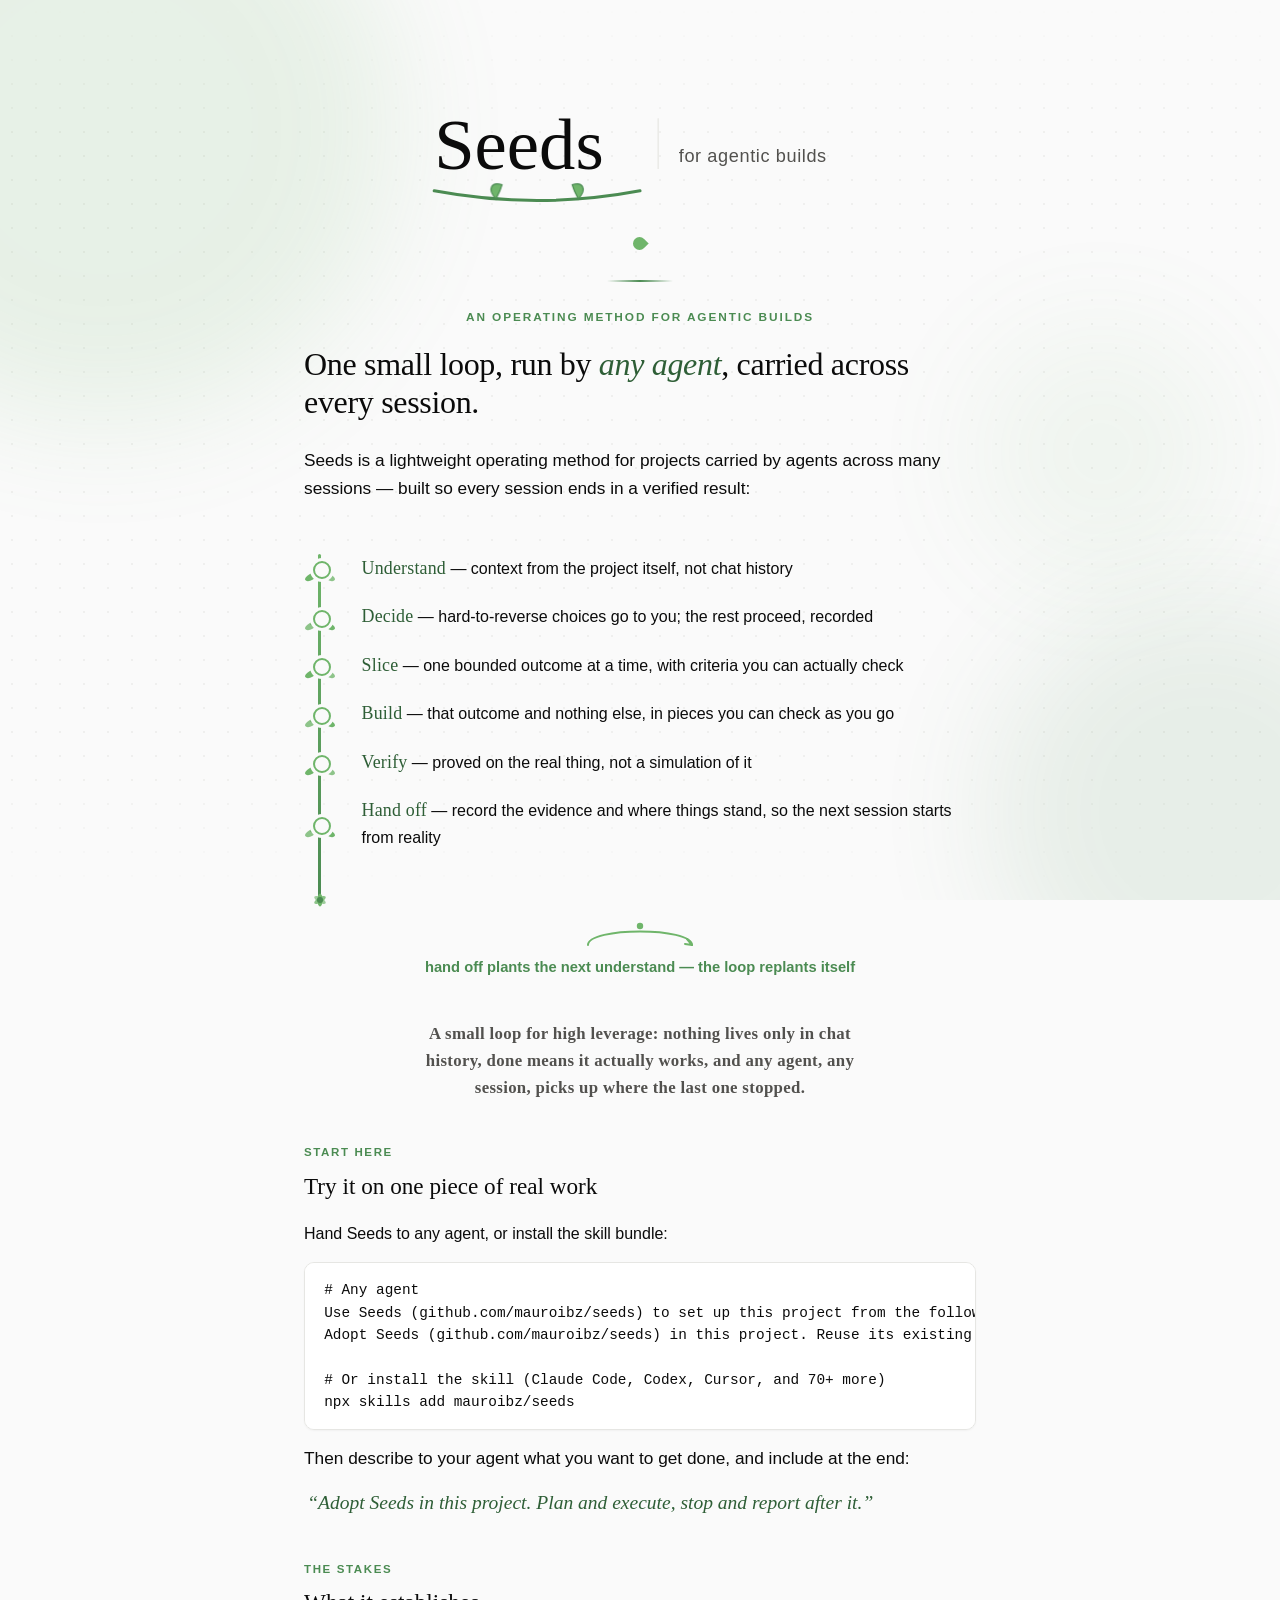
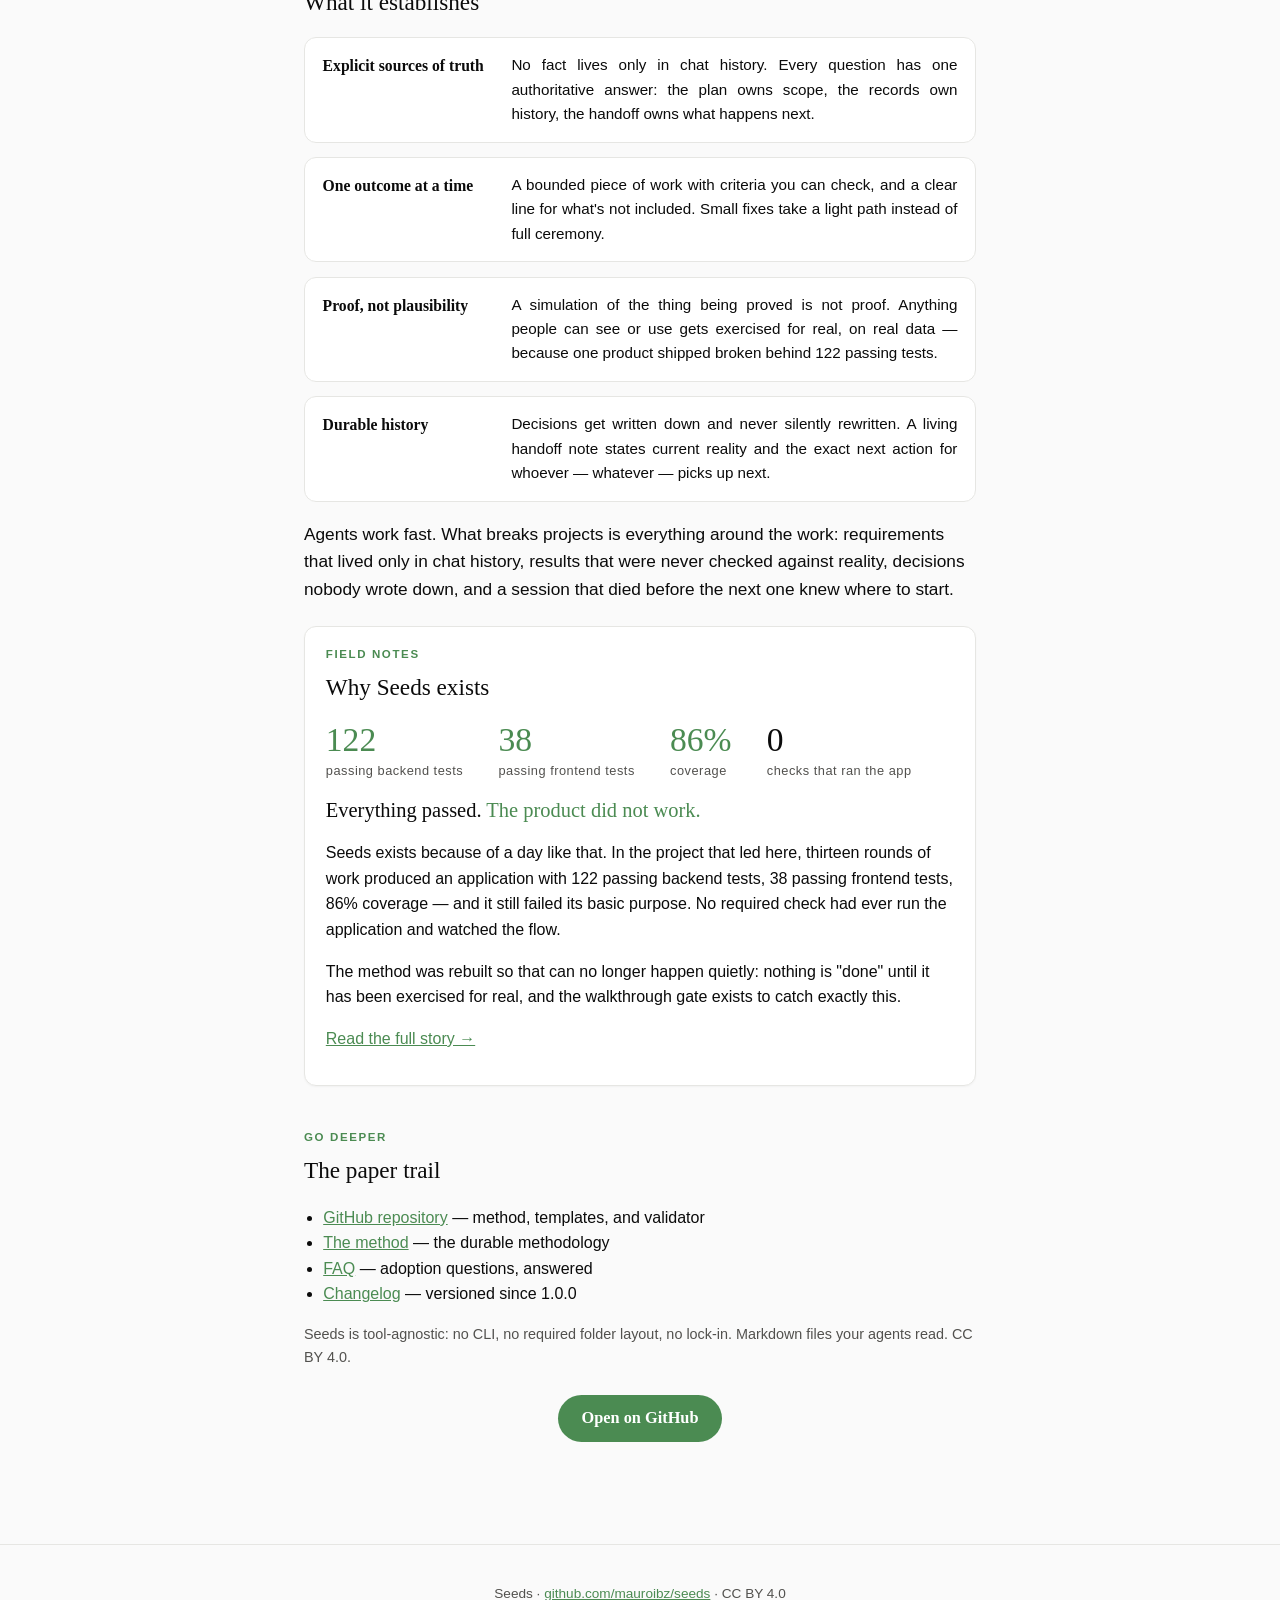
==== commit ac61a58d: "Point bootstrap prompts at the repository URL" ====
--- a/docs/index.html
+++ b/docs/index.html
@@ -65,8 +65,8 @@
     <h2><span class="kicker">Start here</span>Try it on one piece of real work</h2>
     <p>Hand Seeds to any agent, or install the skill bundle:</p>
 <pre><code># Any agent
-Use Seeds to set up this project from the following idea: …
-Adopt Seeds in this project. Reuse its existing conventions; add only what is missing.
+Use Seeds (github.com/mauroibz/seeds) to set up this project from the following idea: …
+Adopt Seeds (github.com/mauroibz/seeds) in this project. Reuse its existing conventions; add only what is missing.
 
 # Or install the skill (Claude Code, Codex, Cursor, and 70+ more)
 npx skills add mauroibz/seeds</code></pre>
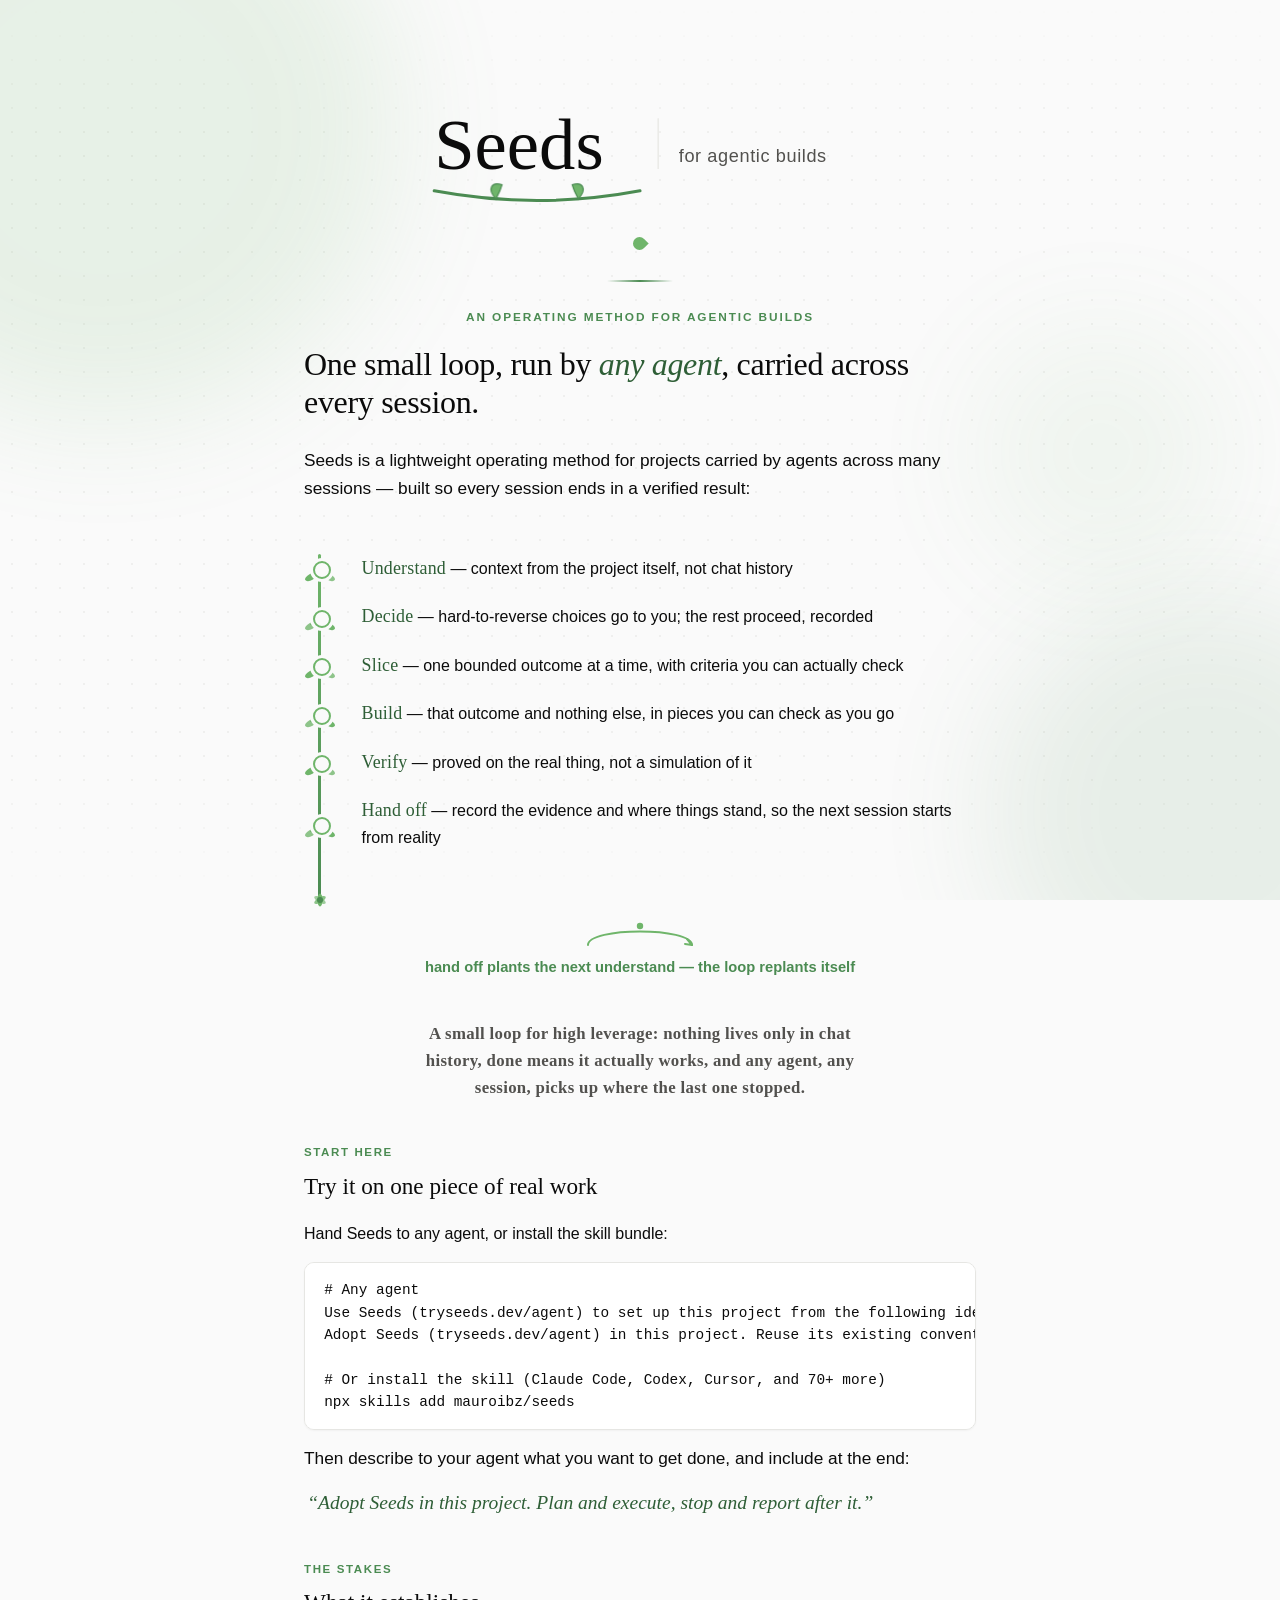
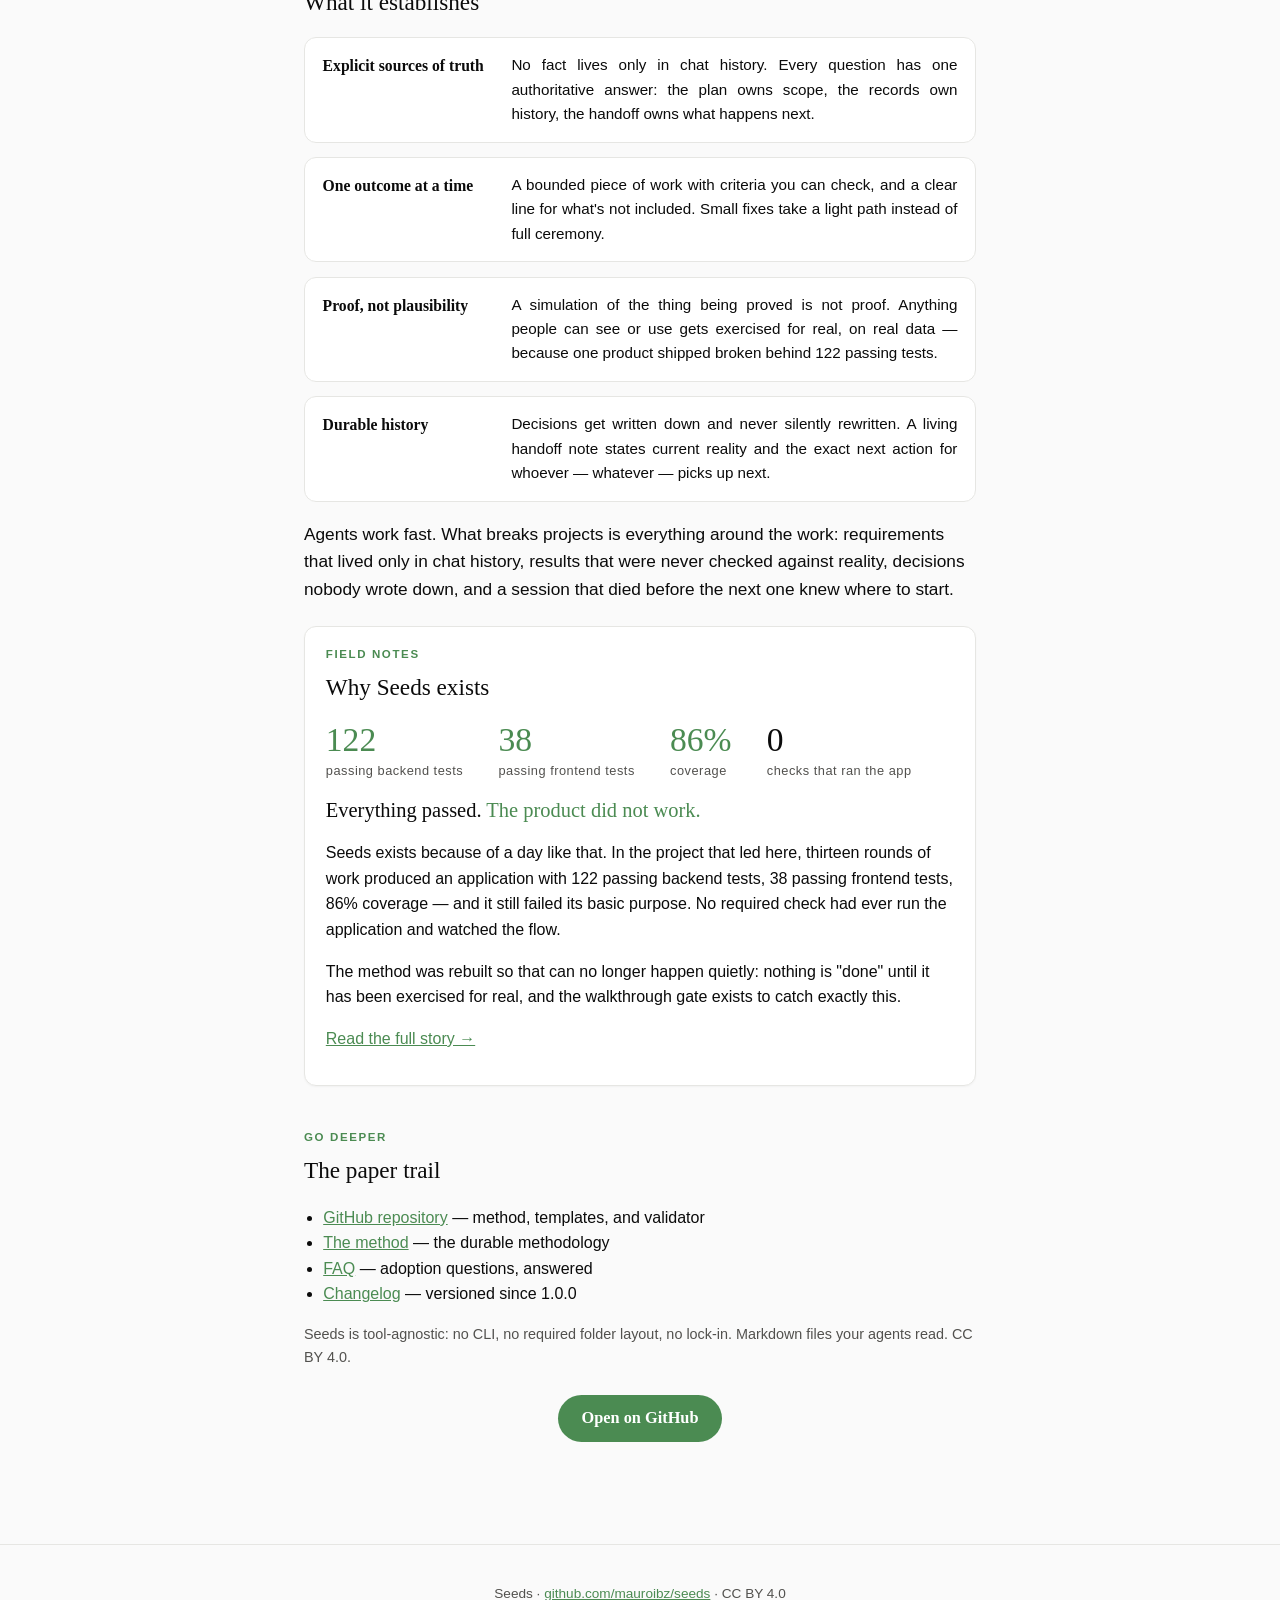
==== commit 0bd29930: "Add tryseeds.dev/agent redirect for agent prompts" ====
--- a/docs/index.html
+++ b/docs/index.html
@@ -65,8 +65,8 @@
     <h2><span class="kicker">Start here</span>Try it on one piece of real work</h2>
     <p>Hand Seeds to any agent, or install the skill bundle:</p>
 <pre><code># Any agent
-Use Seeds (github.com/mauroibz/seeds) to set up this project from the following idea: …
-Adopt Seeds (github.com/mauroibz/seeds) in this project. Reuse its existing conventions; add only what is missing.
+Use Seeds (tryseeds.dev/agent) to set up this project from the following idea: …
+Adopt Seeds (tryseeds.dev/agent) in this project. Reuse its existing conventions; add only what is missing.
 
 # Or install the skill (Claude Code, Codex, Cursor, and 70+ more)
 npx skills add mauroibz/seeds</code></pre>
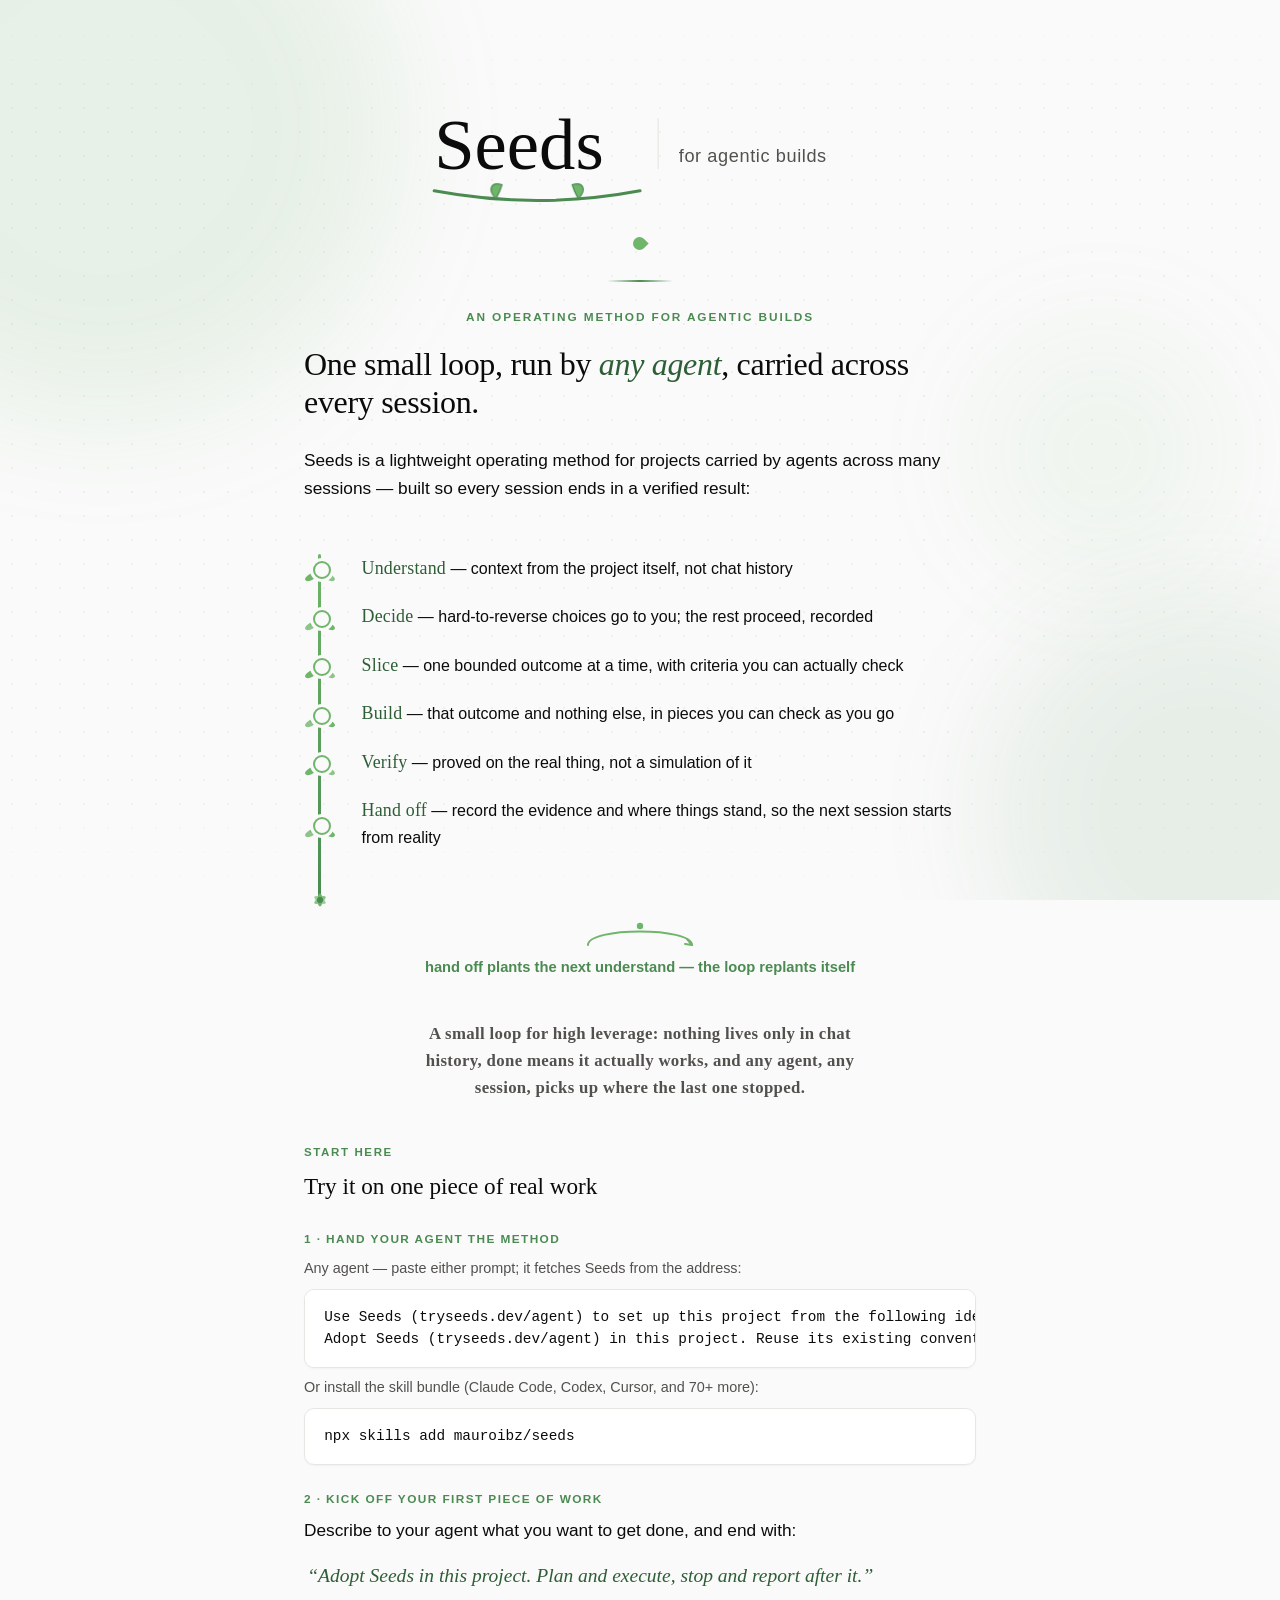
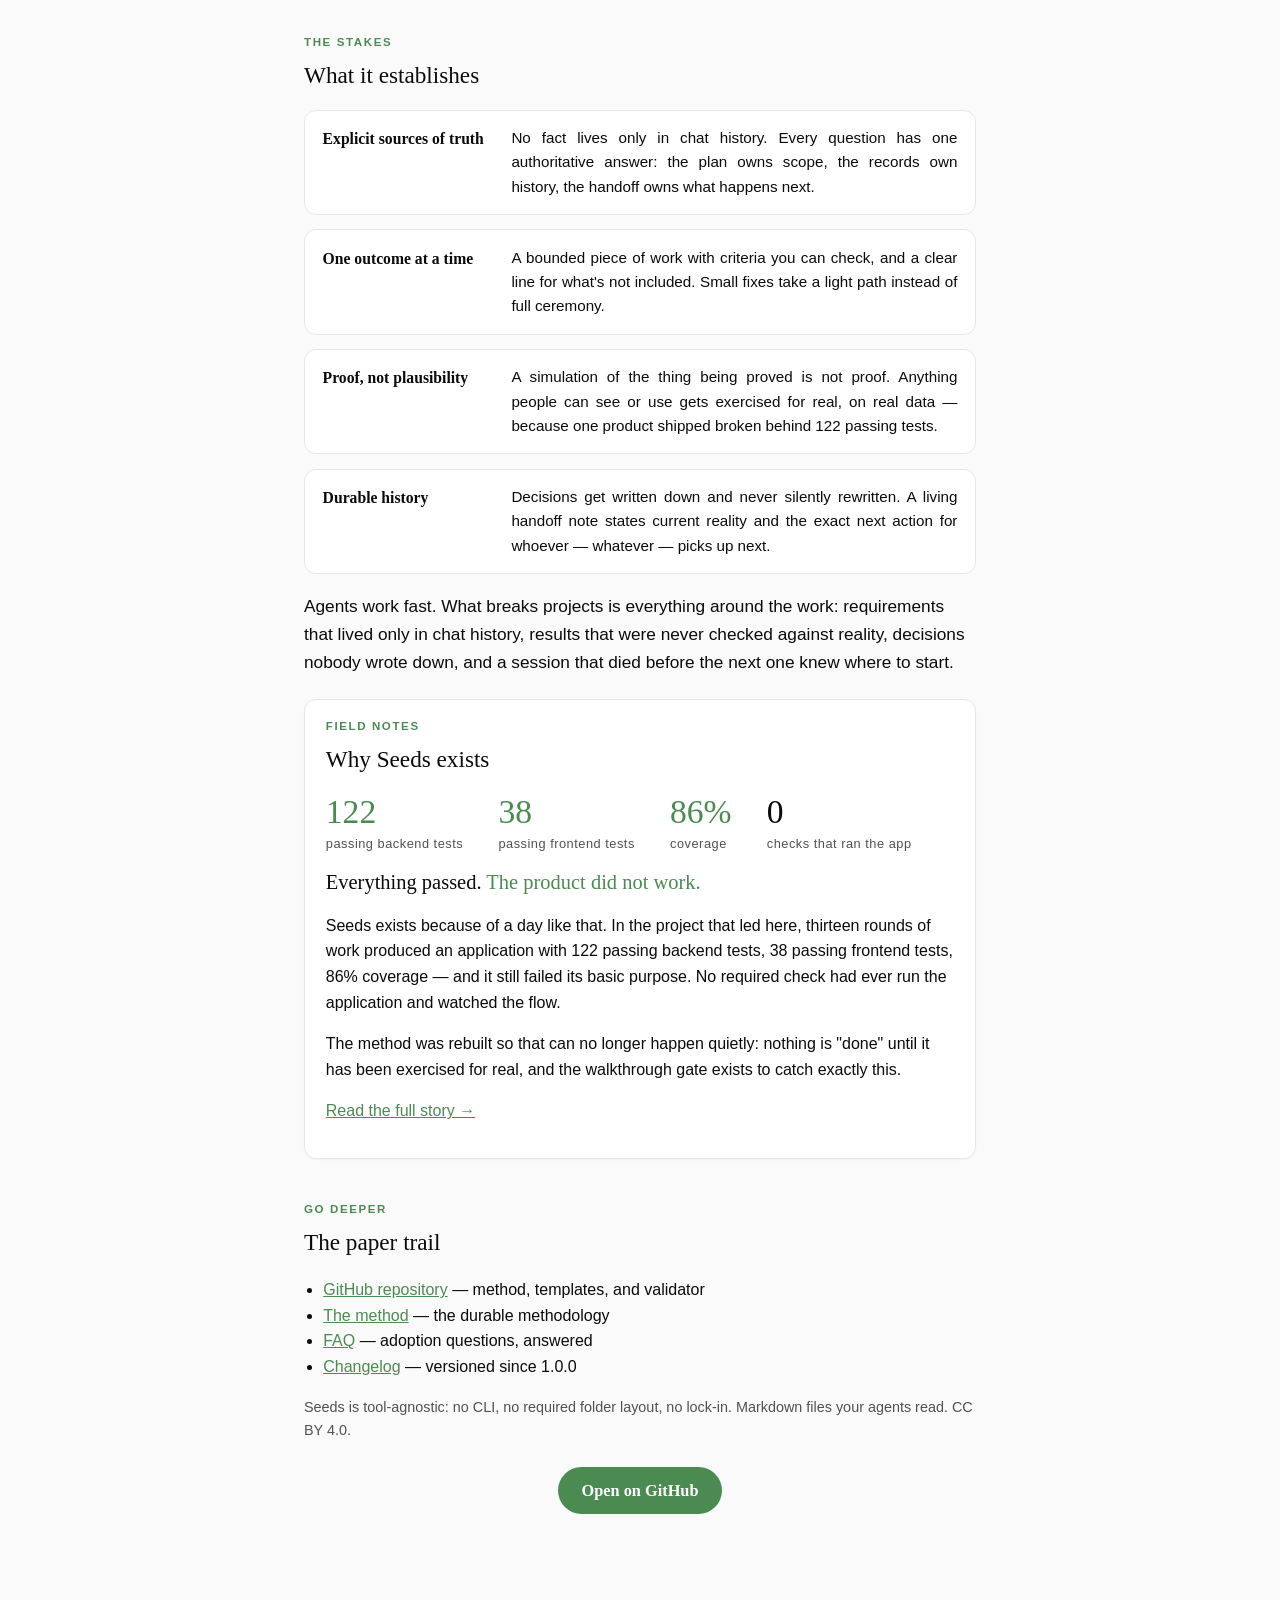
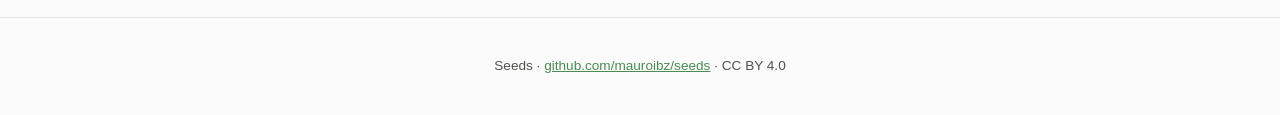
==== commit 5fe500ef: "Restructure install section into two labeled steps" ====
--- a/docs/index.html
+++ b/docs/index.html
@@ -63,15 +63,19 @@
 
   <section class="install fade">
     <h2><span class="kicker">Start here</span>Try it on one piece of real work</h2>
-    <p>Hand Seeds to any agent, or install the skill bundle:</p>
-<pre><code># Any agent
-Use Seeds (tryseeds.dev/agent) to set up this project from the following idea: …
-Adopt Seeds (tryseeds.dev/agent) in this project. Reuse its existing conventions; add only what is missing.
-
-# Or install the skill (Claude Code, Codex, Cursor, and 70+ more)
-npx skills add mauroibz/seeds</code></pre>
-    <p class="lede">Then describe to your agent what you want to get done, and include at the end:</p>
-    <p class="cta"><em>“Adopt Seeds in this project. Plan and execute, stop and report after it.”</em></p>
+    <div class="step">
+      <p class="steplabel">1 · Hand your agent the method</p>
+      <p class="fine">Any agent — paste either prompt; it fetches Seeds from the address:</p>
+<pre><code>Use Seeds (tryseeds.dev/agent) to set up this project from the following idea: …
+Adopt Seeds (tryseeds.dev/agent) in this project. Reuse its existing conventions; add only what is missing.</code></pre>
+      <p class="fine">Or install the skill bundle (Claude Code, Codex, Cursor, and 70+ more):</p>
+<pre><code>npx skills add mauroibz/seeds</code></pre>
+    </div>
+    <div class="step">
+      <p class="steplabel">2 · Kick off your first piece of work</p>
+      <p class="lede">Describe to your agent what you want to get done, and end with:</p>
+      <p class="cta"><em>“Adopt Seeds in this project. Plan and execute, stop and report after it.”</em></p>
+    </div>
   </section>
 
   <section class="fade">
--- a/docs/assets/site.css
+++ b/docs/assets/site.css
@@ -123,6 +123,10 @@
 .cta { font-size: 1.22rem; line-height: 1.55; margin: .4rem 0 1rem; padding: 0 .2rem; color: var(--ink); font-family: var(--display); }
 .cta em { font-style: italic; color: var(--green-deep); }
 .stakes-lede { margin: 1.2rem 0 0; }
+.step { margin: 1.6rem 0 .4rem; }
+.steplabel { font-size: .74rem; font-weight: 700; text-transform: uppercase; letter-spacing: .12em; color: var(--green); margin: 0 0 .5rem; }
+.step pre { margin: .55rem 0; }
+.step .fine { margin: .2rem 0; }
 .establish .row p { text-align: justify; hyphens: auto; }
 h2 .kicker { display: block; font-family: -apple-system, sans-serif; font-size: .72rem; text-transform: uppercase; letter-spacing: .14em; color: var(--green); margin-bottom: .35rem; font-weight: 700; }
 
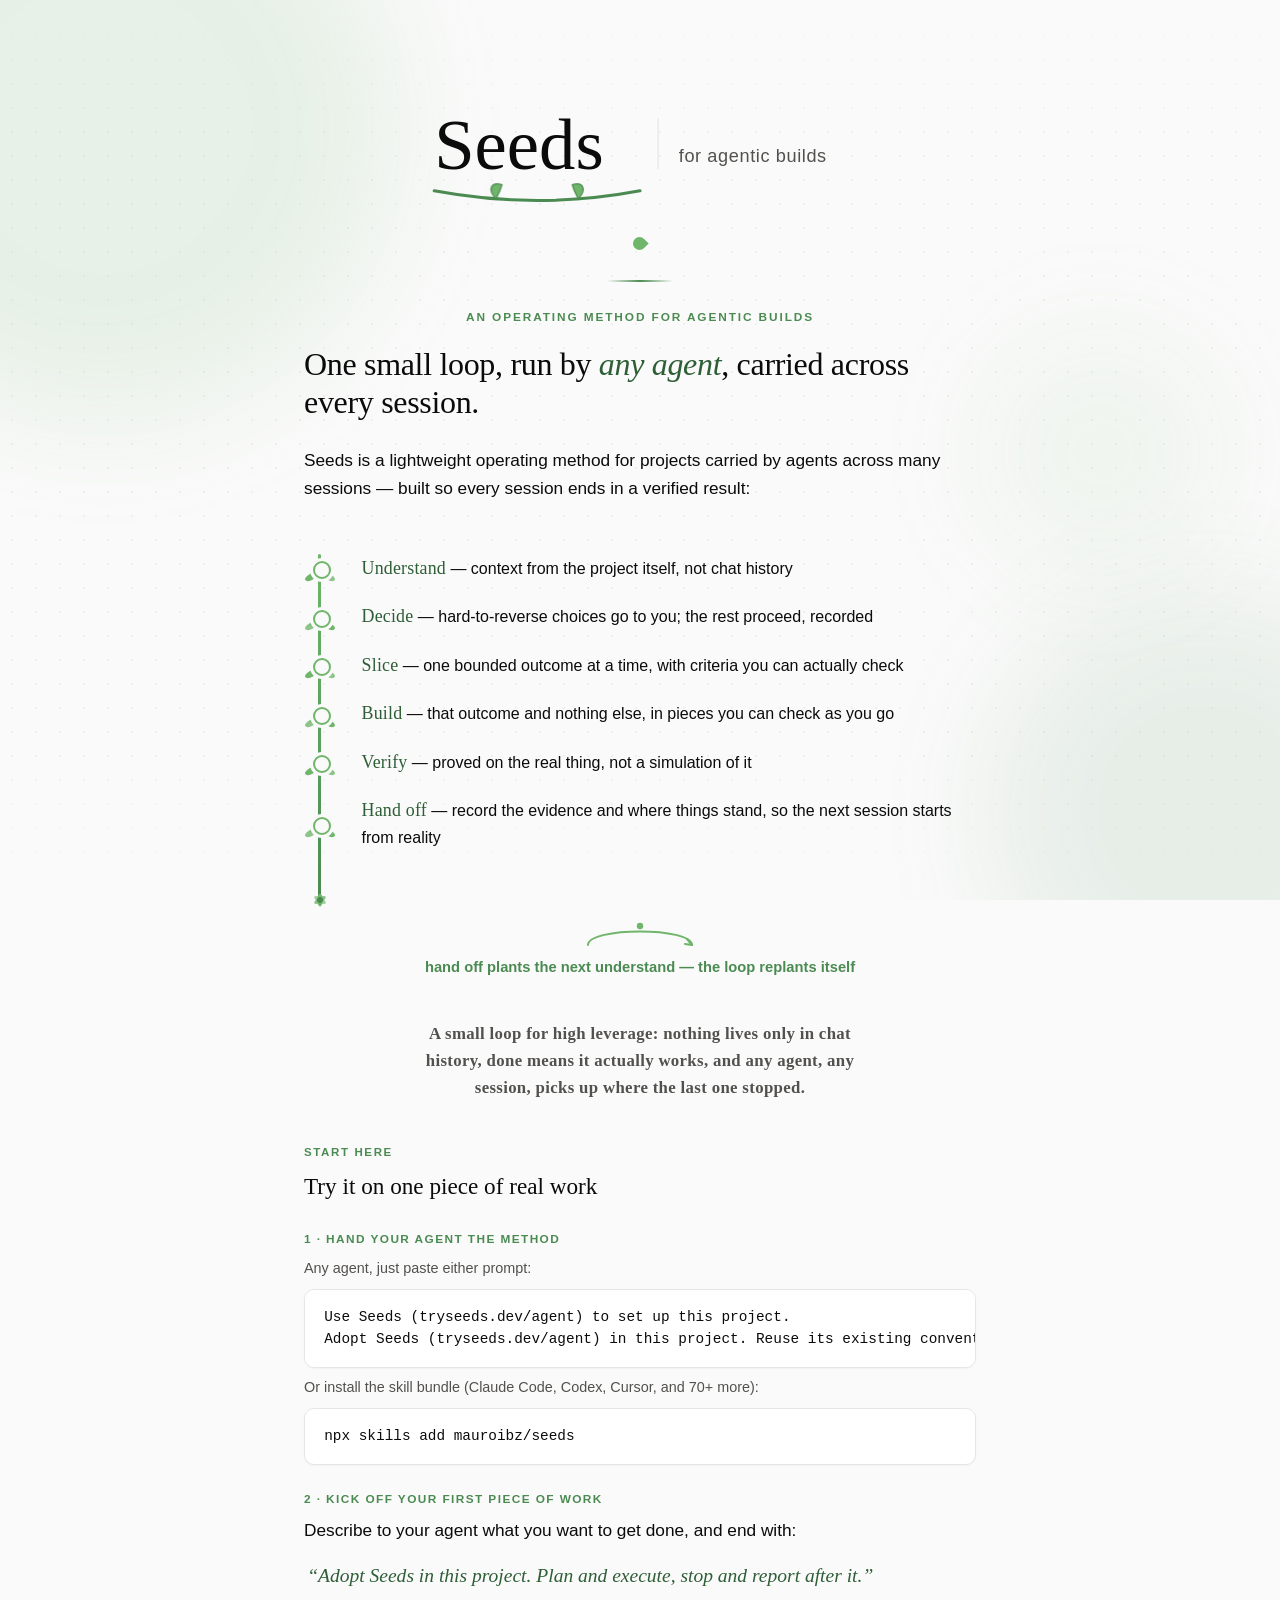
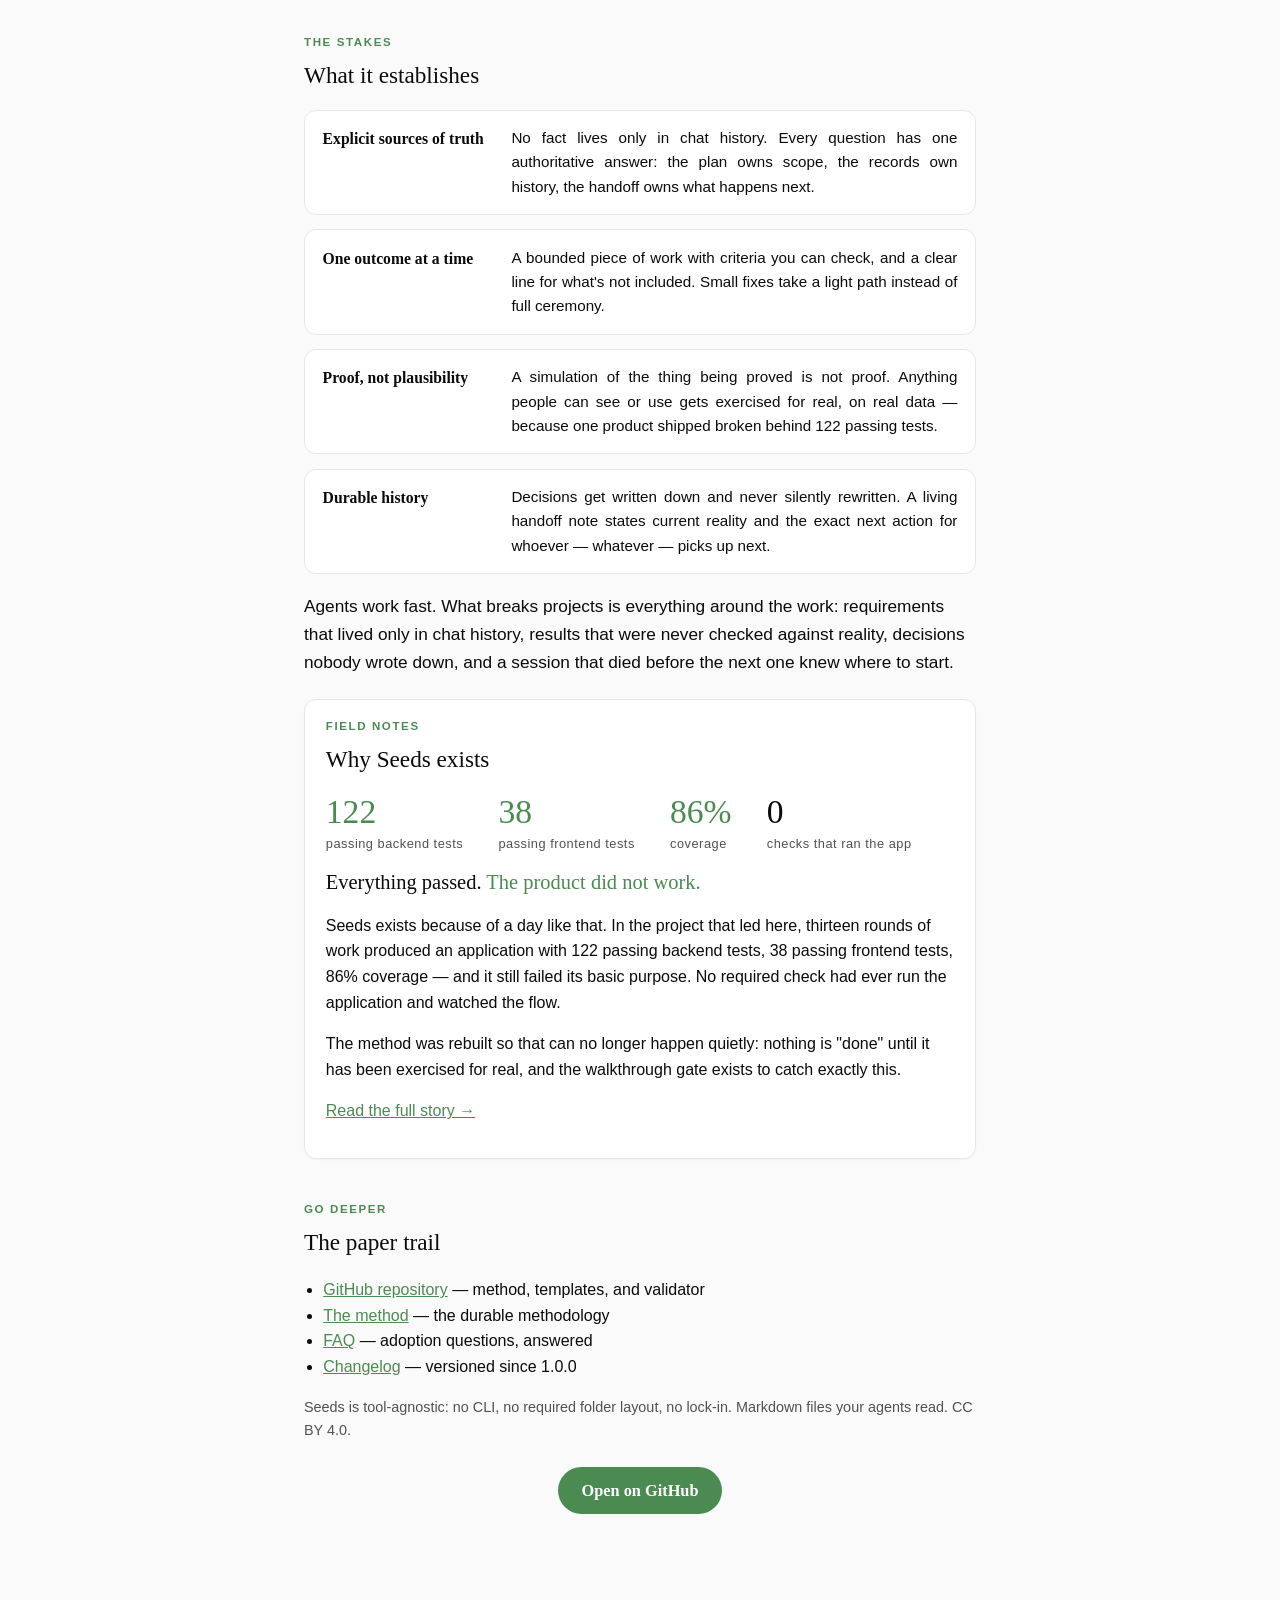
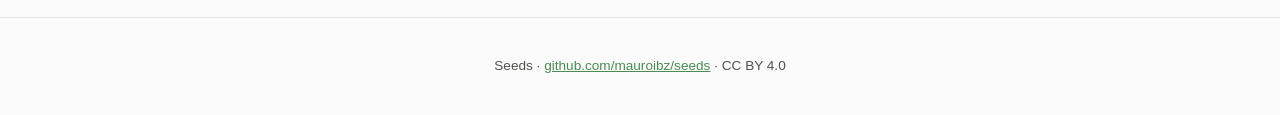
==== commit 58eb53a7: "Revise agent usage instructions in index.html Updated instructions for using the agent and Seeds." ====
--- a/docs/index.html
+++ b/docs/index.html
@@ -65,8 +65,8 @@
     <h2><span class="kicker">Start here</span>Try it on one piece of real work</h2>
     <div class="step">
       <p class="steplabel">1 · Hand your agent the method</p>
-      <p class="fine">Any agent — paste either prompt; it fetches Seeds from the address:</p>
-<pre><code>Use Seeds (tryseeds.dev/agent) to set up this project from the following idea: …
+      <p class="fine">Any agent, just paste either prompt:</p>
+<pre><code>Use Seeds (tryseeds.dev/agent) to set up this project.
 Adopt Seeds (tryseeds.dev/agent) in this project. Reuse its existing conventions; add only what is missing.</code></pre>
       <p class="fine">Or install the skill bundle (Claude Code, Codex, Cursor, and 70+ more):</p>
 <pre><code>npx skills add mauroibz/seeds</code></pre>
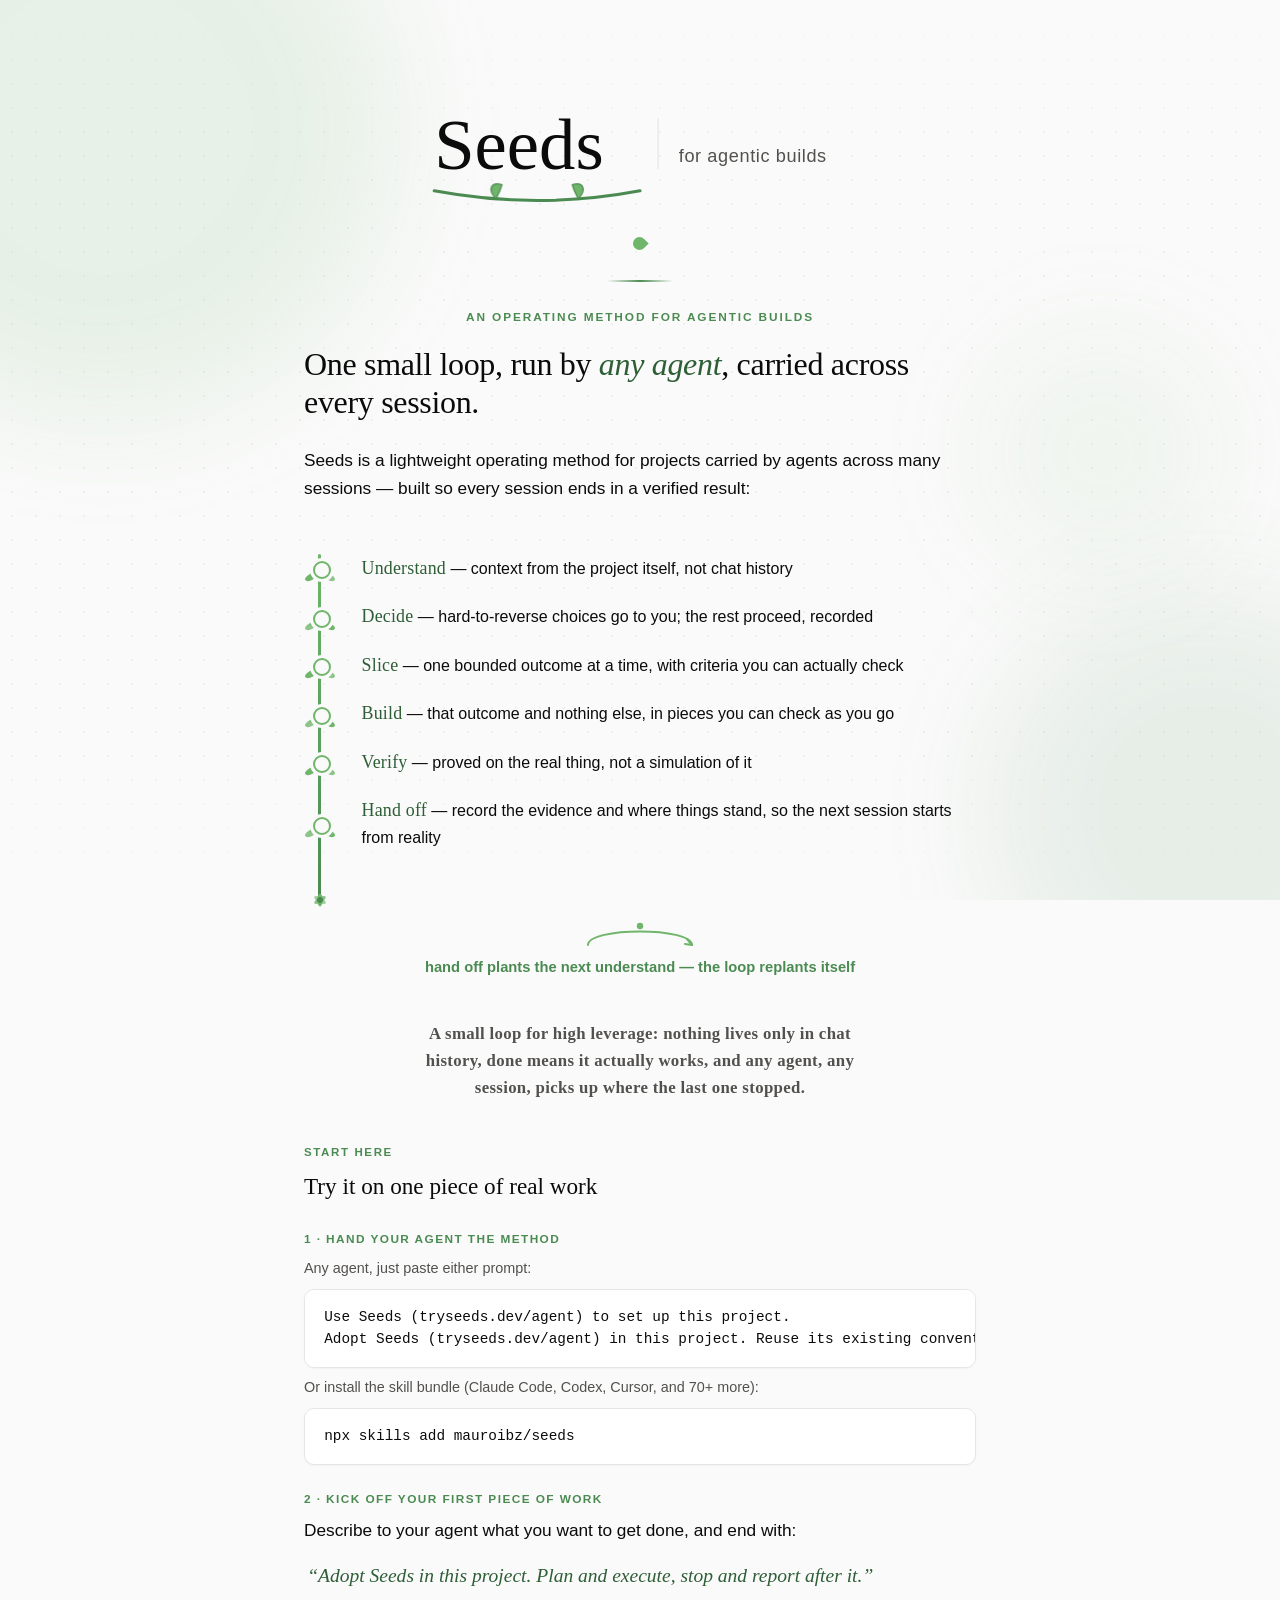
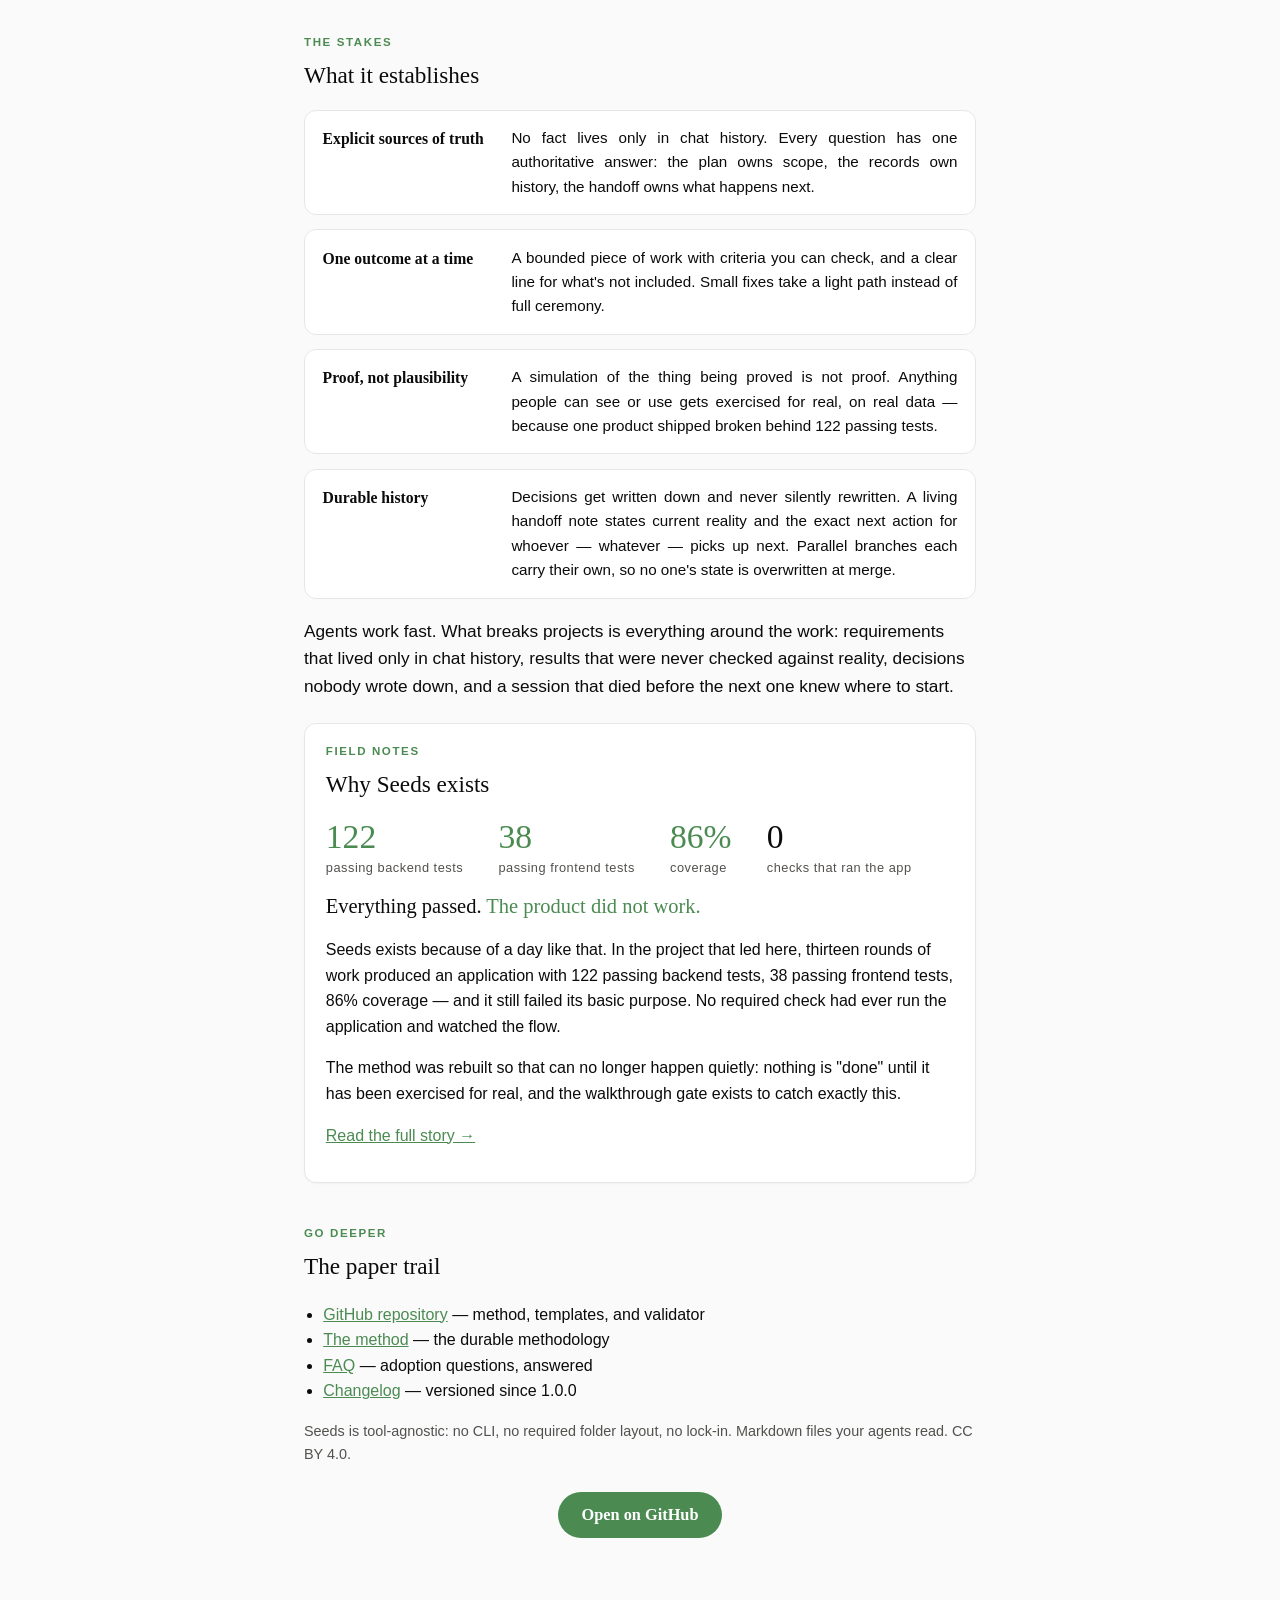
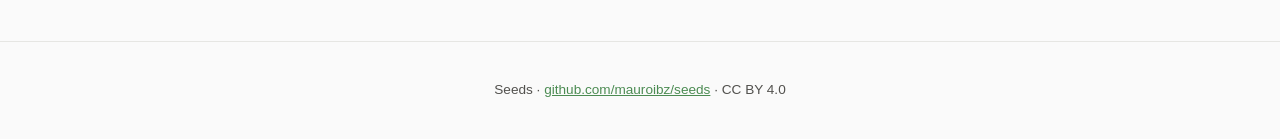
==== commit e98efc2a: "Seeds 1.2.0: parallel branches When several branches carry milestones at once, each milestone holds " ====
--- a/docs/index.html
+++ b/docs/index.html
@@ -84,7 +84,7 @@
       <div class="row"><h3>Explicit sources of truth</h3><p>No fact lives only in chat history. Every question has one authoritative answer: the plan owns scope, the records own history, the handoff owns what happens next.</p></div>
       <div class="row"><h3>One outcome at a time</h3><p>A bounded piece of work with criteria you can check, and a clear line for what's not included. Small fixes take a light path instead of full ceremony.</p></div>
       <div class="row"><h3>Proof, not plausibility</h3><p>A simulation of the thing being proved is not proof. Anything people can see or use gets exercised for real, on real data — because one product shipped broken behind 122 passing tests.</p></div>
-      <div class="row"><h3>Durable history</h3><p>Decisions get written down and never silently rewritten. A living handoff note states current reality and the exact next action for whoever — whatever — picks up next.</p></div>
+      <div class="row"><h3>Durable history</h3><p>Decisions get written down and never silently rewritten. A living handoff note states current reality and the exact next action for whoever — whatever — picks up next. Parallel branches each carry their own, so no one's state is overwritten at merge.</p></div>
     </div>
     <p class="lede stakes-lede">Agents work fast. What breaks projects is everything around the work: requirements that lived only in chat history, results that were never checked against reality, decisions nobody wrote down, and a session that died before the next one knew where to start.</p>
   </section>
